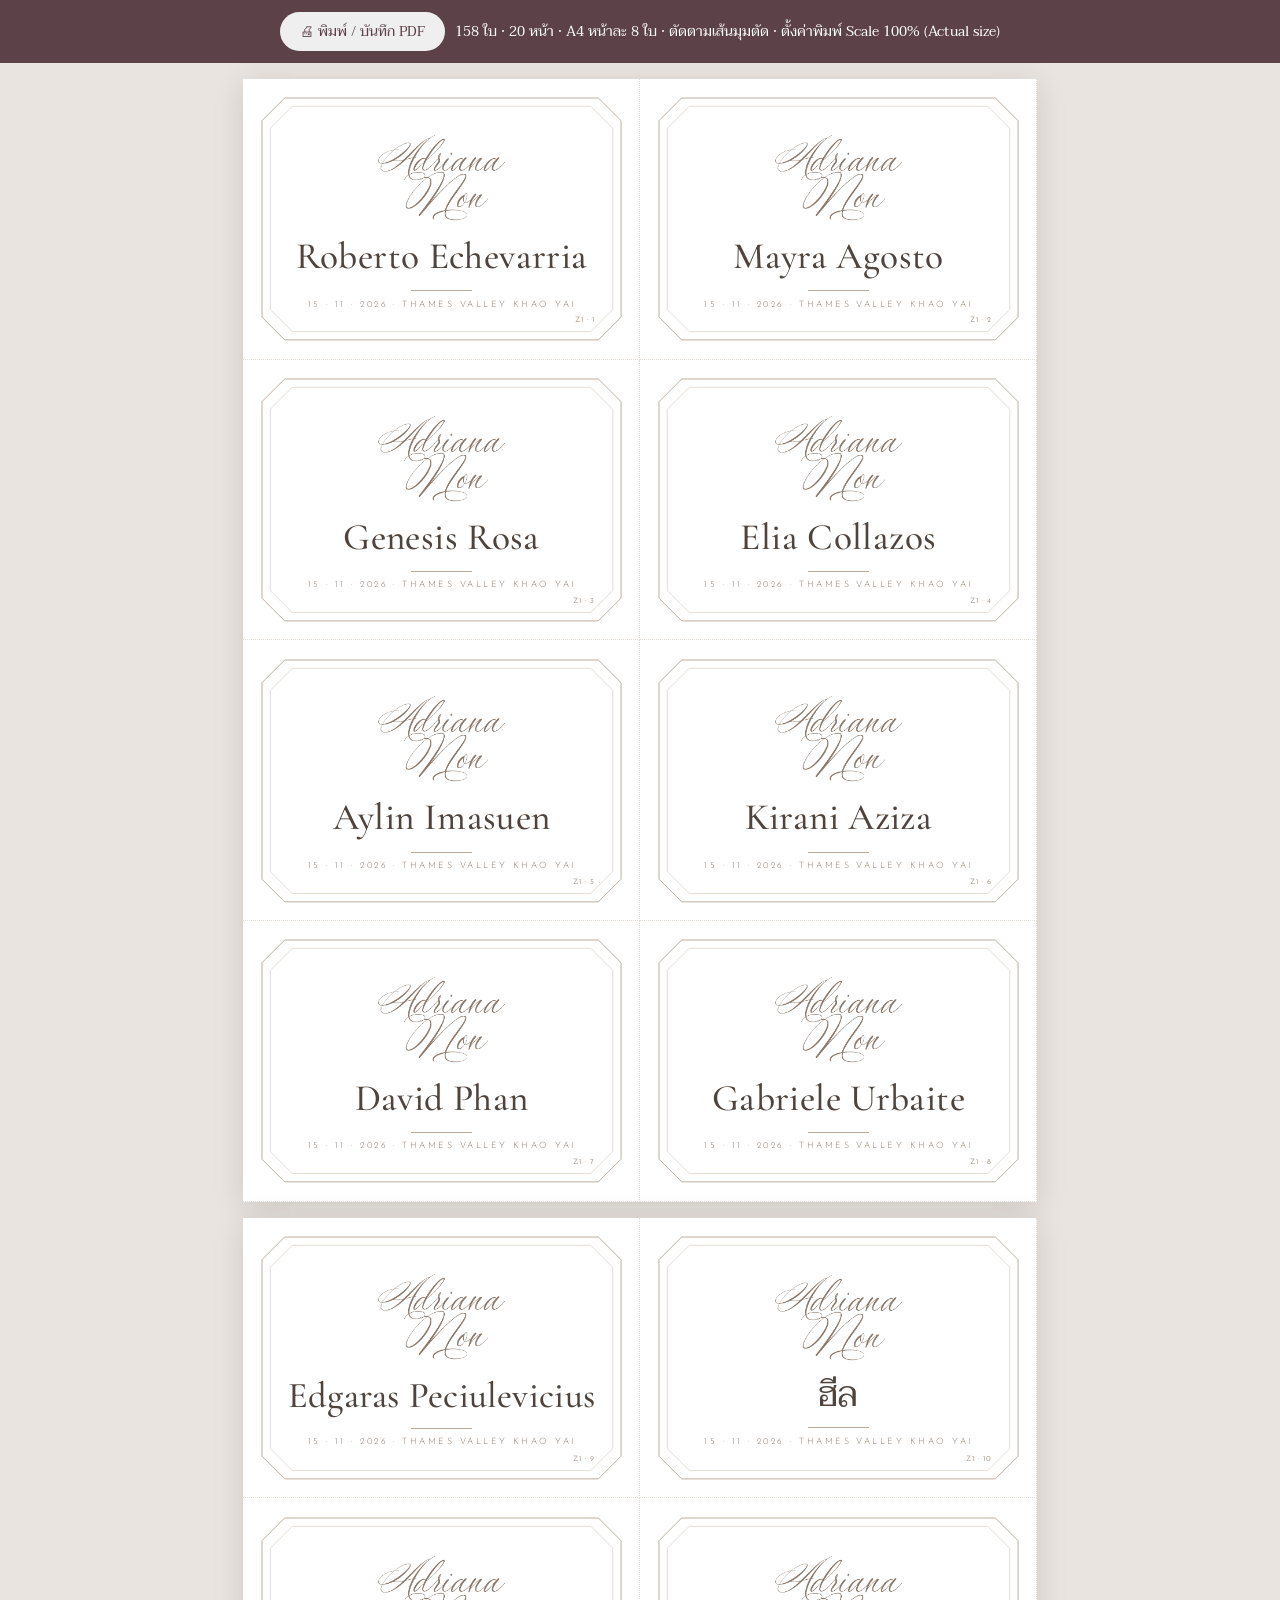
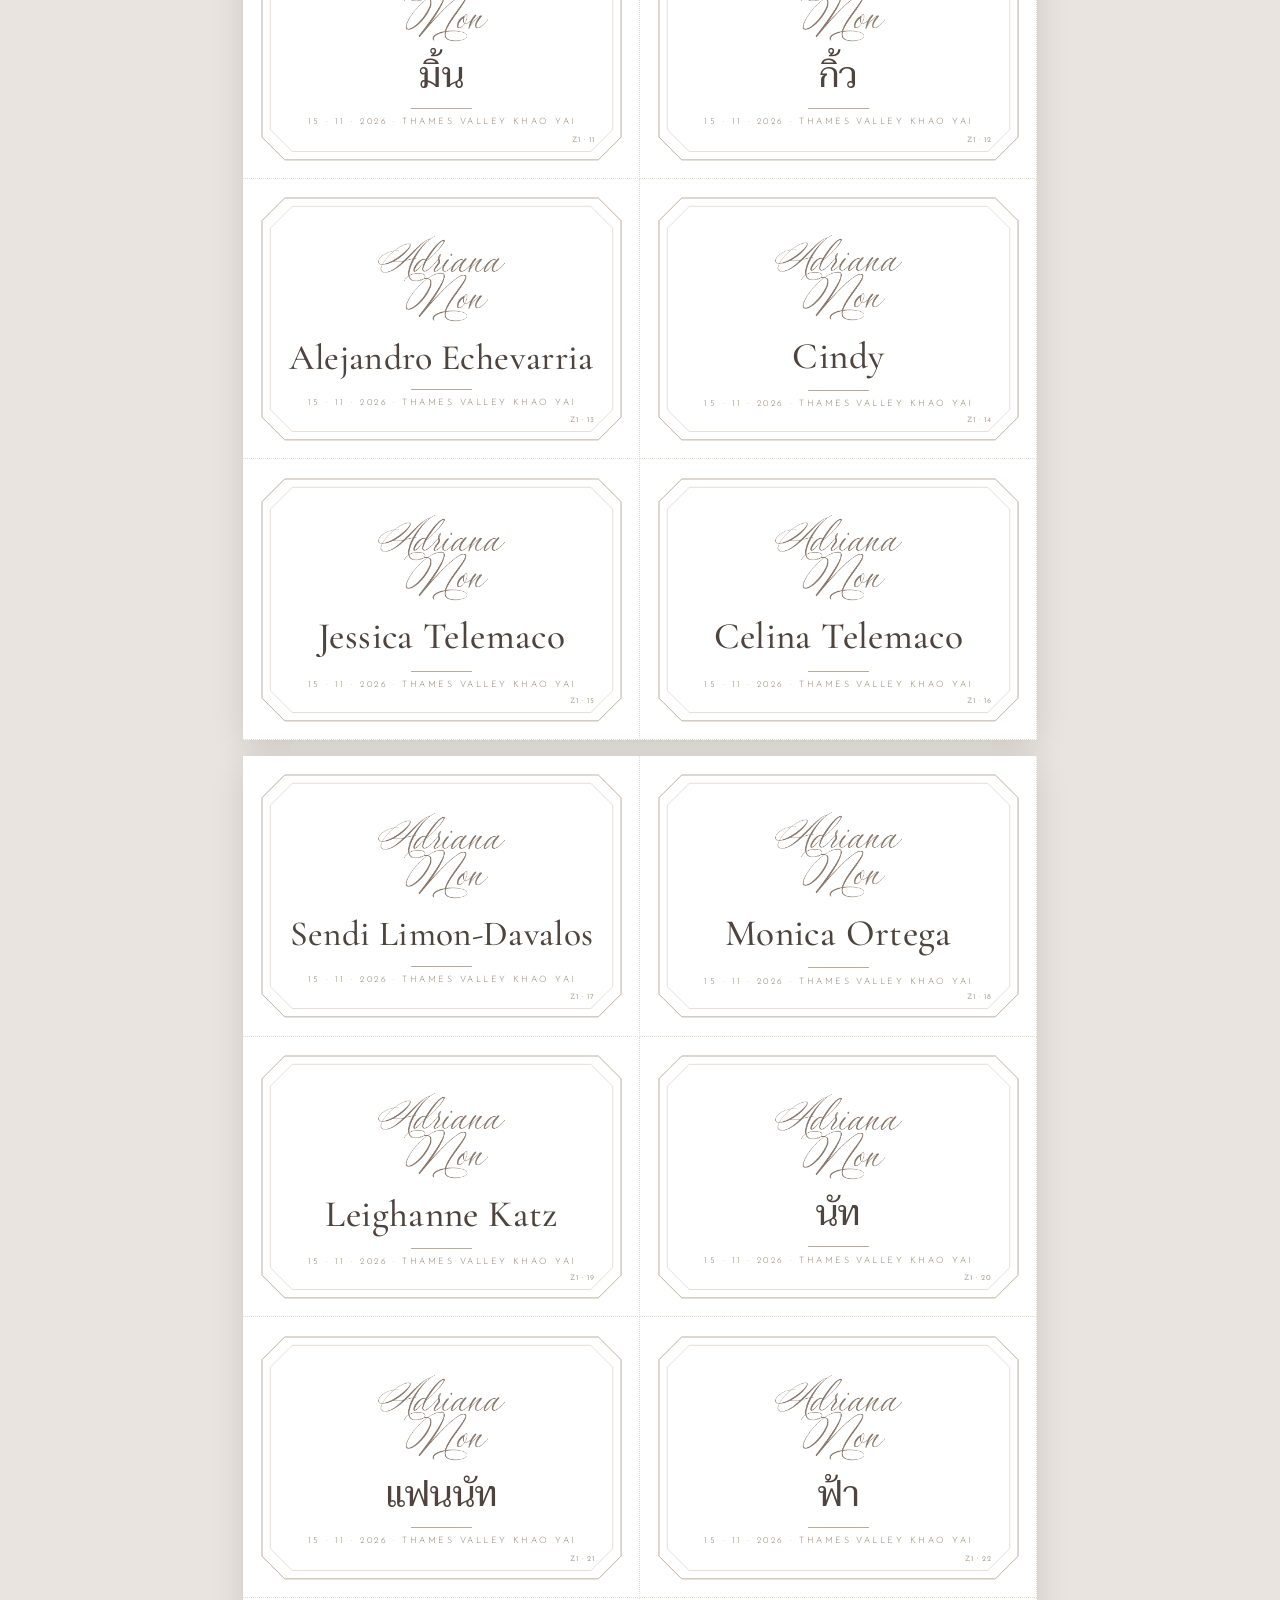
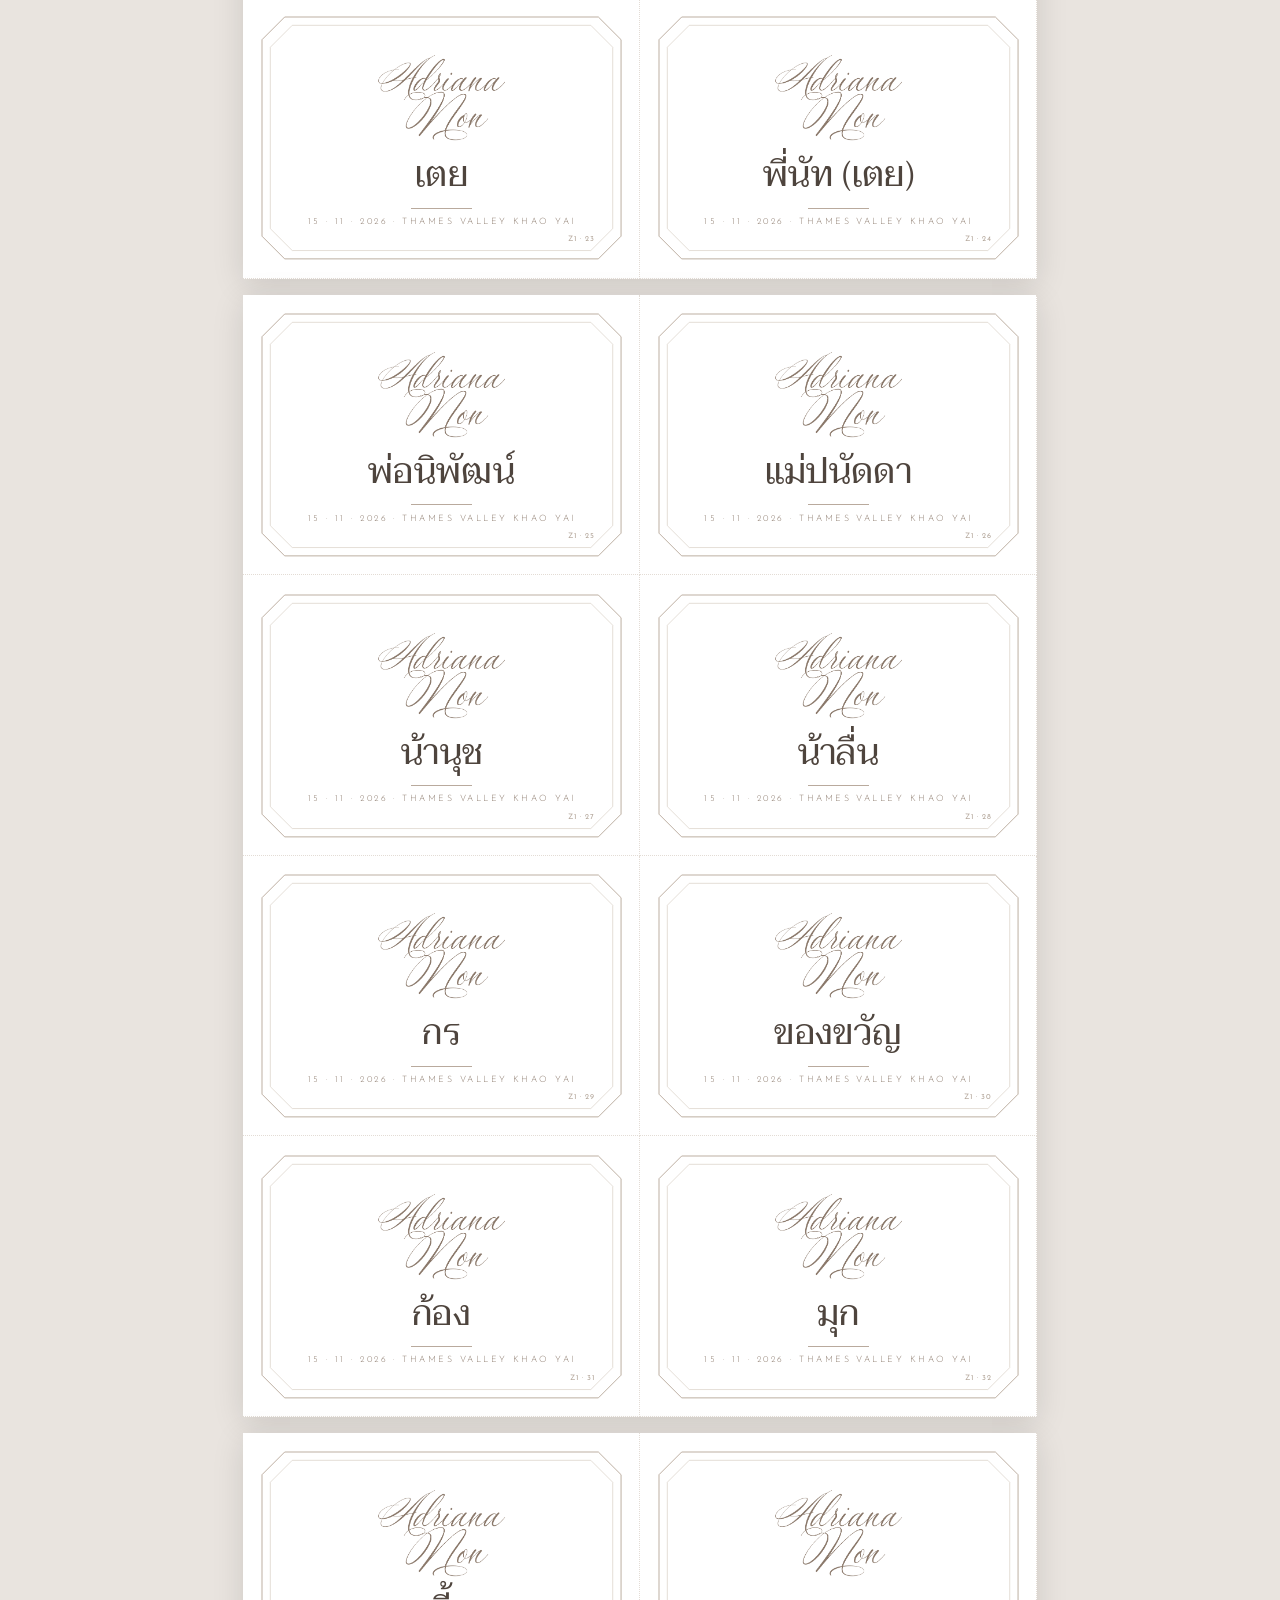
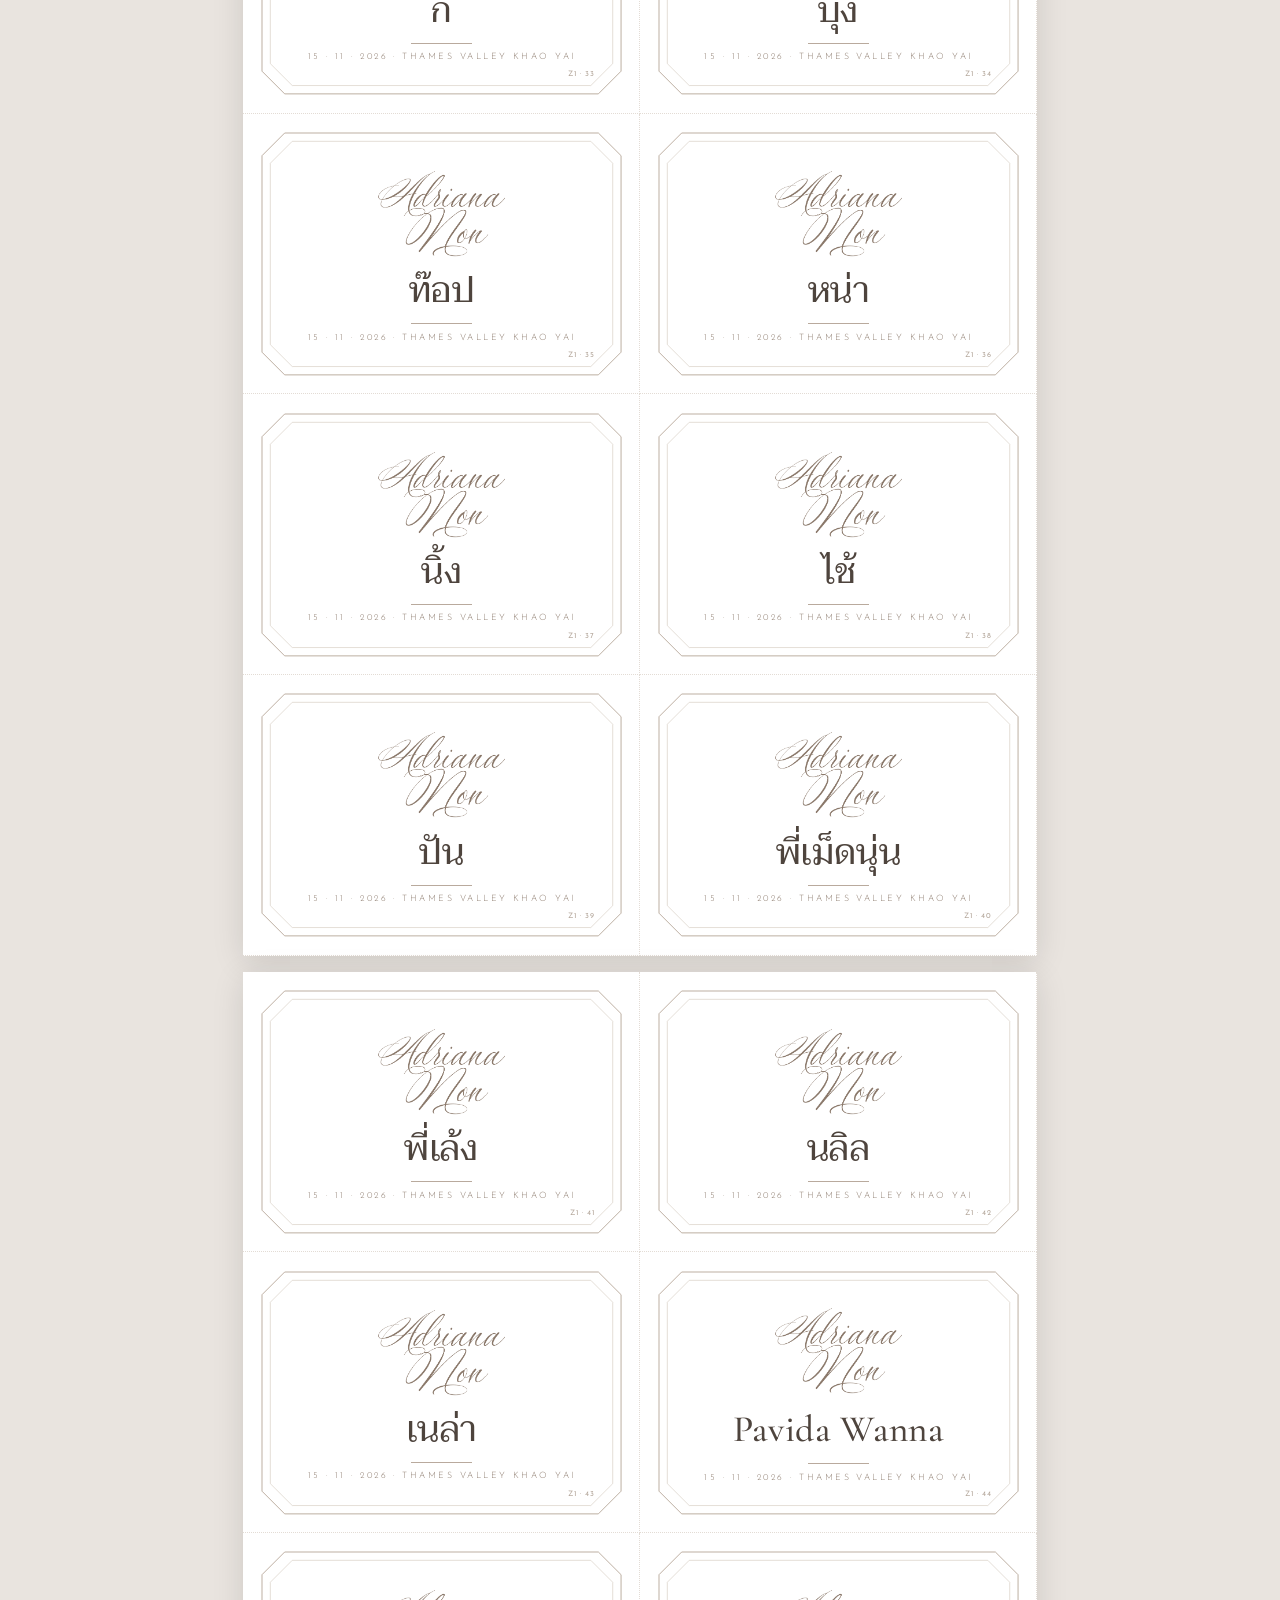
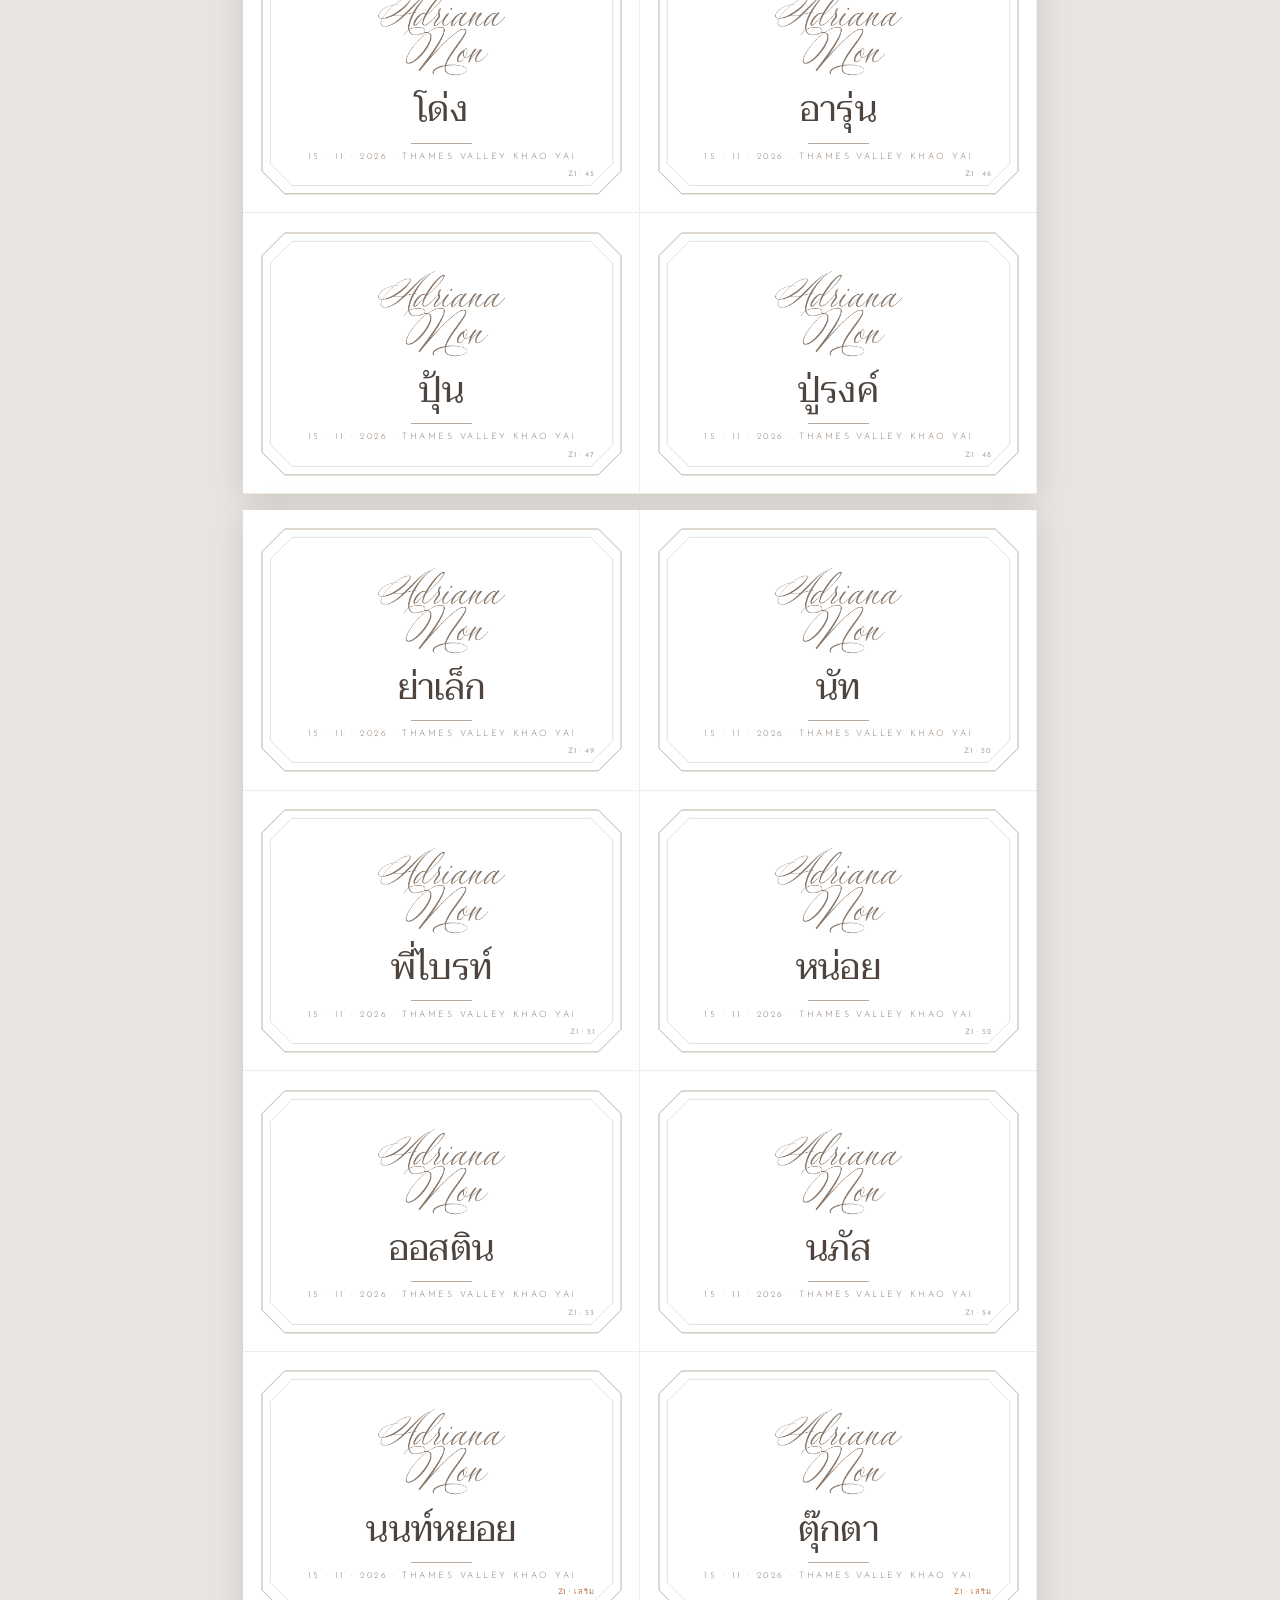
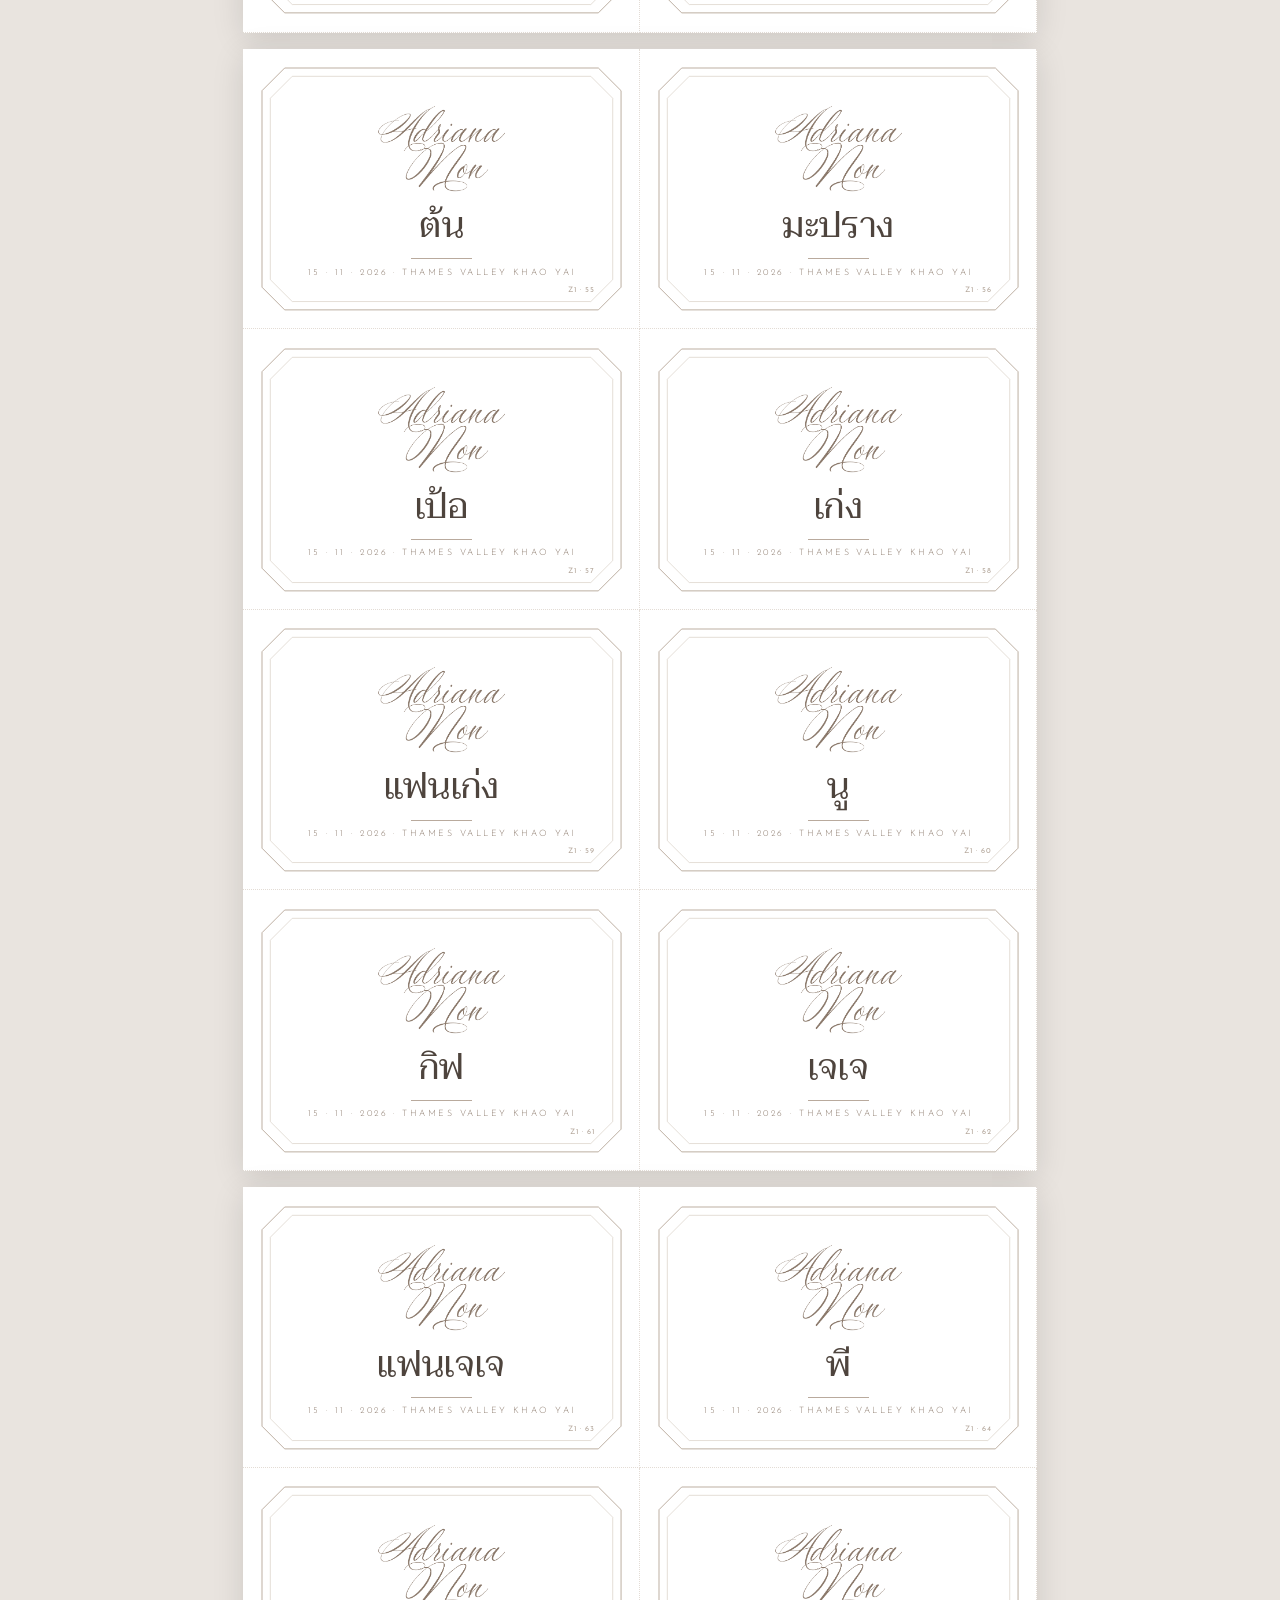
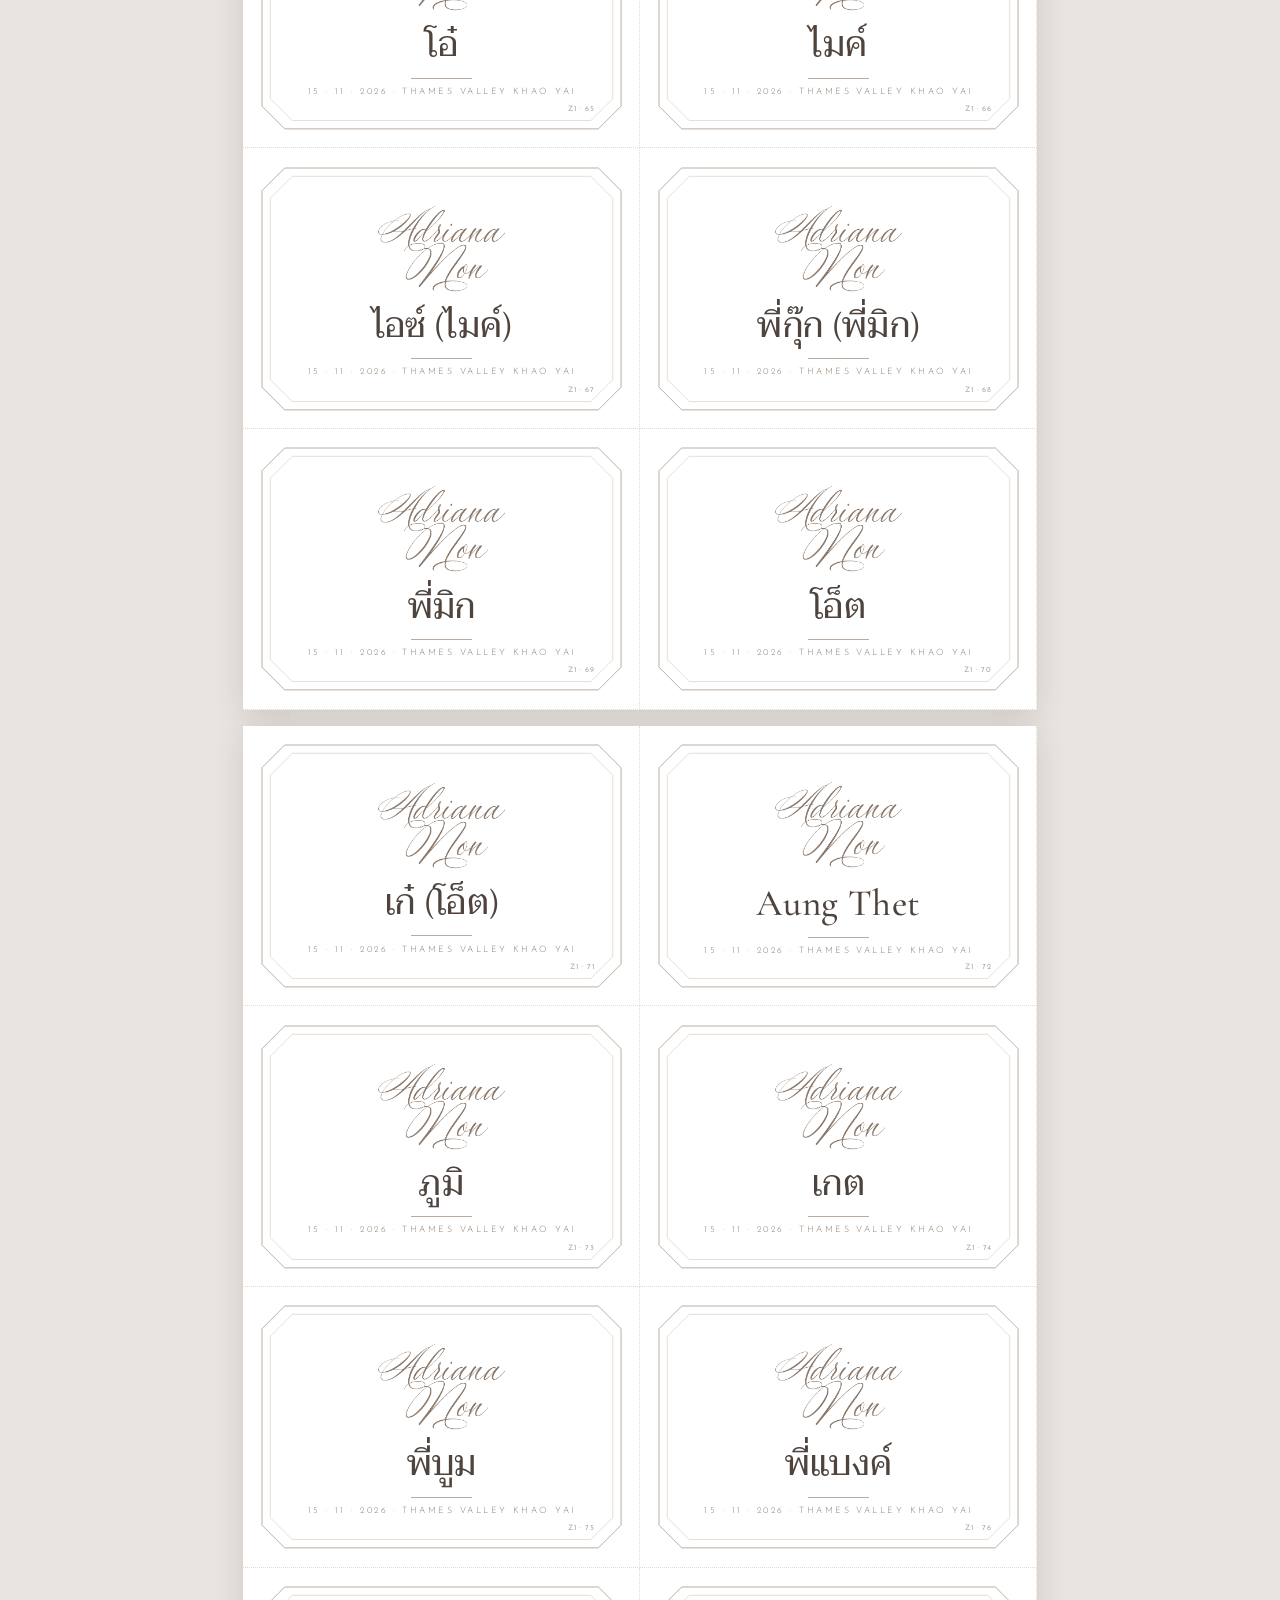
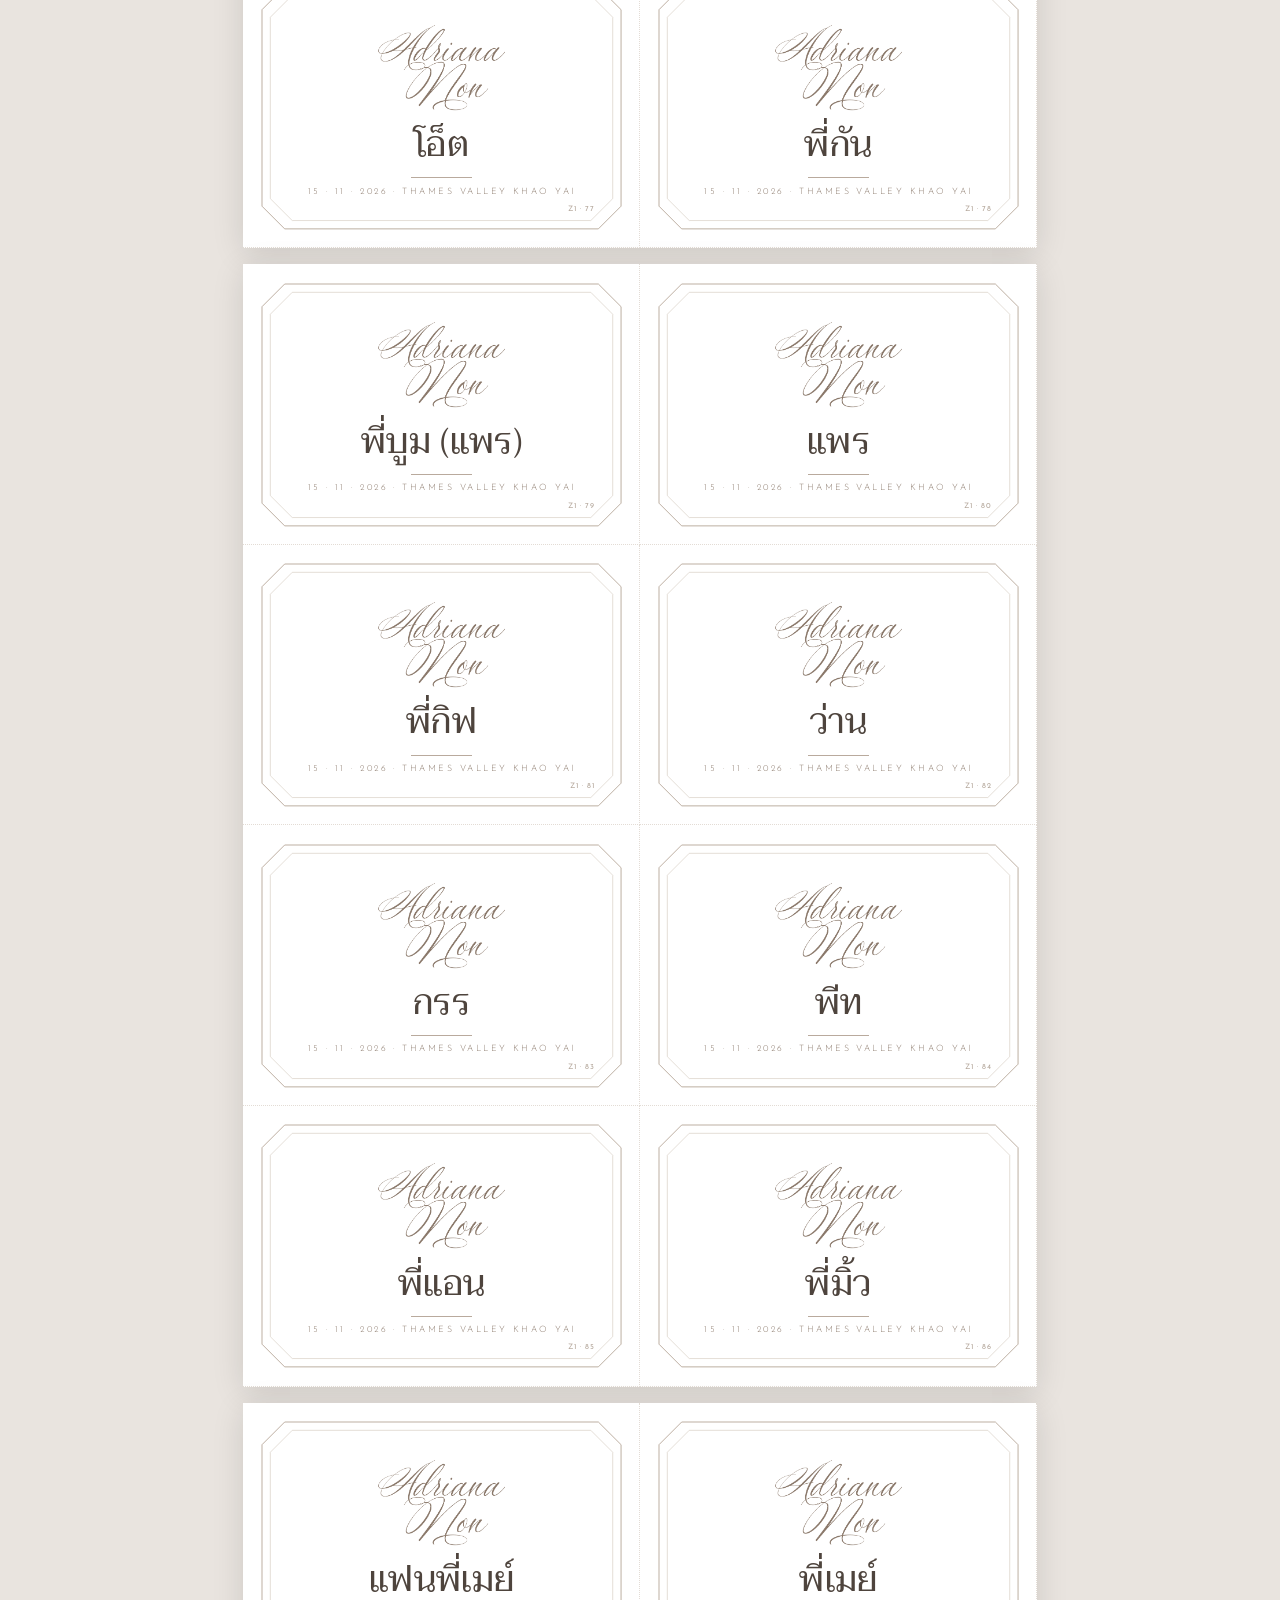
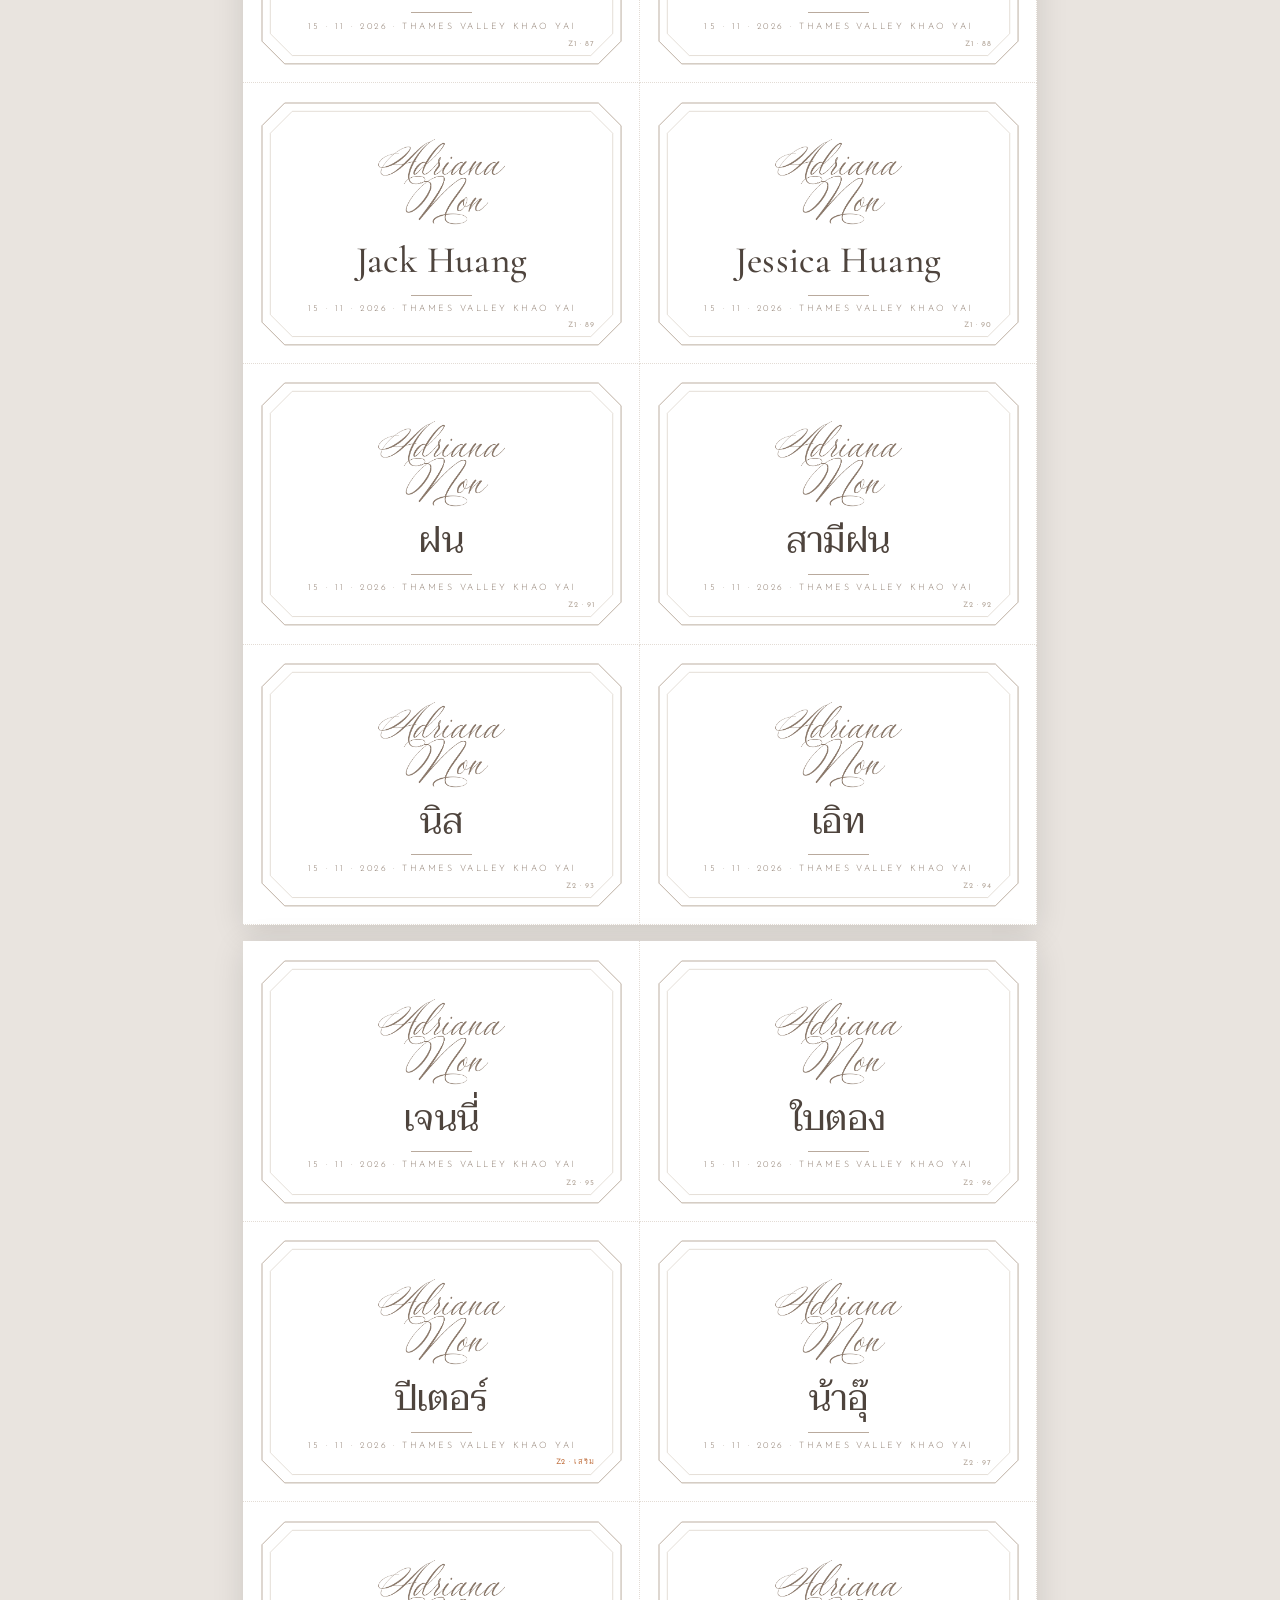
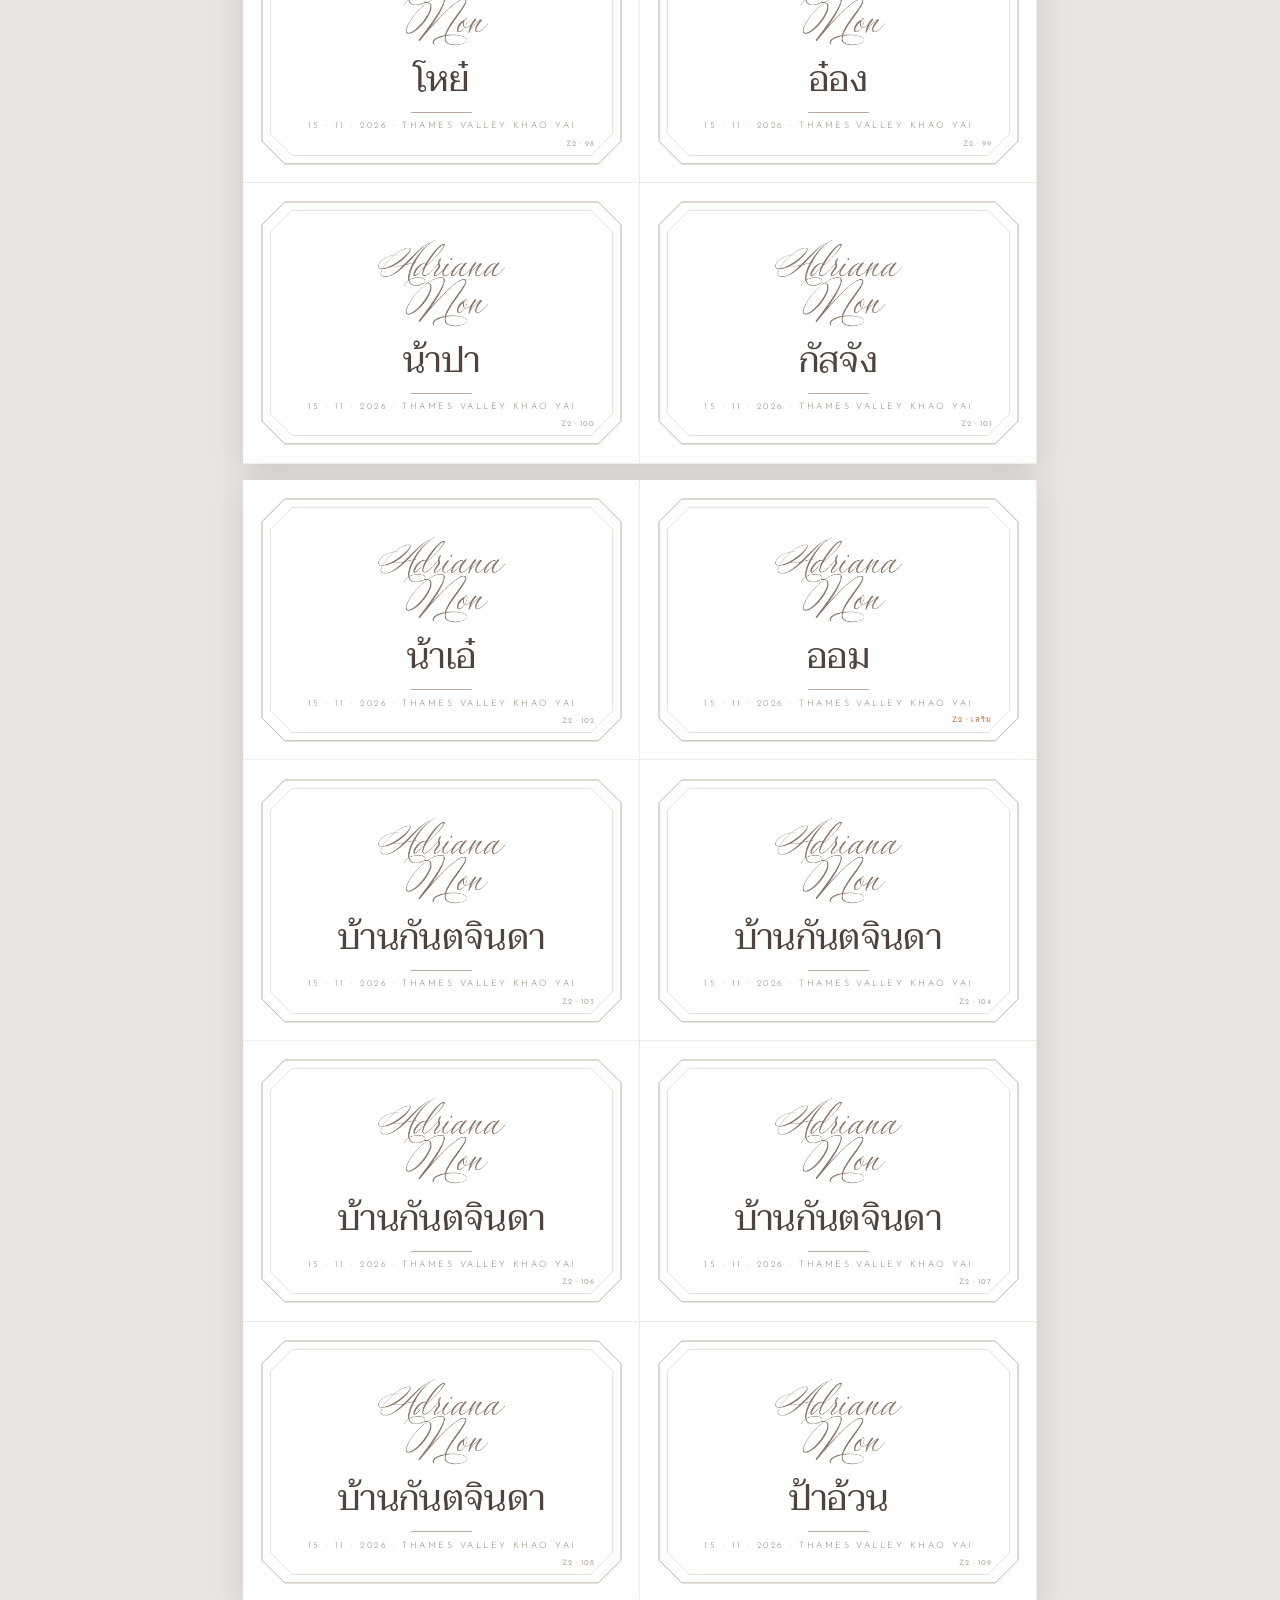
==== name-cards.html @ 104cea11 "Add printable plate name cards with couple logo Co-Authored-By: Claude Opus 5.5 <noreply@anthropic.c" ====
<!DOCTYPE html>
<html lang="th">
<head>
<meta charset="utf-8">
<meta name="viewport" content="width=device-width, initial-scale=1">
<meta name="robots" content="noindex">
<title>Name cards · Adriana &amp; Non · Mahassajan</title>
<link rel="preconnect" href="https://fonts.googleapis.com">
<link rel="preconnect" href="https://fonts.gstatic.com" crossorigin>
<link href="https://fonts.googleapis.com/css2?family=Cormorant+Garamond:ital,wght@0,400;0,500;1,400&family=Taviraj:wght@300;400&family=Josefin+Sans:wght@300;400&display=swap" rel="stylesheet">
<style>
:root{--taupe:#8A786A;--ink:#4E443D;--line:#B9AA9D}
*{box-sizing:border-box;margin:0;padding:0}
body{background:#E9E4DF;font-family:'Cormorant Garamond','Taviraj',serif;color:var(--ink);-webkit-print-color-adjust:exact;print-color-adjust:exact}
@page{size:A4 portrait;margin:0}
.bar{position:sticky;top:0;z-index:3;background:#5C4148;color:#fff;text-align:center;padding:12px;font-family:'Taviraj',serif;font-size:14px}
.bar button{font-family:'Taviraj';font-size:14px;border:0;border-radius:999px;padding:8px 20px;margin-right:10px;cursor:pointer;color:#5C4148}
.page{width:210mm;height:297mm;margin:16px auto;background:#fff;display:grid;grid-template-columns:105mm 105mm;grid-template-rows:repeat(4,74.25mm);position:relative;box-shadow:0 6px 30px rgba(0,0,0,.12)}
@media print{body{background:#fff}.bar{display:none}.page{margin:0;box-shadow:none;break-after:page}.page:last-child{break-after:auto}}
.cell{position:relative;display:flex;align-items:center;justify-content:center}
/* faint cell guides at the page grid */
.cell::after{content:"";position:absolute;inset:0;border-right:.2mm dotted #E3DCD5;border-bottom:.2mm dotted #E3DCD5;pointer-events:none}
.card{position:relative;width:95mm;height:64mm;display:flex;flex-direction:column;align-items:center;justify-content:center;text-align:center;padding:5mm 6mm 4mm}
.card svg.cut{position:absolute;inset:0;width:100%;height:100%;overflow:visible}
.card .cut .o{fill:none;stroke:var(--line);stroke-width:.25}
.card .cut .i{fill:none;stroke:#D8CEC5;stroke-width:.18}
.logo{width:34mm;position:relative}
.name{position:relative;margin-top:4mm;font-size:28pt;line-height:1.15;font-weight:500;color:var(--ink);white-space:nowrap;letter-spacing:.01em}
.name.th{font-family:"Taviraj",serif;font-weight:400;font-size:26pt}
.rule{position:relative;width:16mm;height:.25mm;background:var(--line);margin-top:3mm}
.meta{position:relative;margin-top:2.2mm;font-family:'Josefin Sans',sans-serif;font-weight:300;font-size:6.6pt;letter-spacing:.28em;color:var(--taupe);text-transform:uppercase}
.seat{position:absolute;right:7mm;bottom:4.2mm;font-family:'Josefin Sans',sans-serif;font-size:5.6pt;letter-spacing:.12em;color:#B4A79B}
.seat.x{color:#C0703F}
</style>
</head>
<body>
<div class="bar"><button onclick="window.print()">🖨 พิมพ์ / บันทึก PDF</button><span id="info"></span> · A4 หน้าละ 8 ใบ · ตัดตามเส้นมุมตัด · ตั้งค่าพิมพ์ Scale 100% (Actual size)</div>
<div id="pages"></div>
<script src="data.js"></script>
<script>
const D = window.SEAT_DATA;
const T = Object.fromEntries(D.tables.map(t=>[t.id,t]));
const esc=s=>String(s).replace(/[&<>"]/g,c=>({'&':'&amp;','<':'&lt;','>':'&gt;','"':'&quot;'}[c]));
/* one card per seat (family groups get one card per chair) + extra chairs pending the hotel; ceremony-only names have no dinner plate */
const cards=[];
D.guests.forEach(g=>{
  if(!g.table) return;
  if(g.seats.length) g.seats.forEach(s=>cards.push({name:g.name,zone:T[g.table].zone,seat:s,key:s}));
  else cards.push({name:g.name,zone:T[g.table].zone,seat:null,key:Math.max(...T[g.table].left,...T[g.table].right)+0.5,extra:true});
});
cards.sort((a,b)=>a.key-b.key);
document.getElementById('info').textContent=`${cards.length} ใบ · ${Math.ceil(cards.length/8)} หน้า`;
const isThai=s=>/[฀-๿]/.test(s);
const cut=`<svg class="cut" viewBox="0 0 95 64" preserveAspectRatio="none"><polygon class="o" points="6,0 89,0 95,6 95,58 89,64 6,64 0,58 0,6"/><polygon class="i" points="8,2.2 87,2.2 92.8,8 92.8,56 87,61.8 8,61.8 2.2,56 2.2,8"/></svg>`;
const pages=document.getElementById('pages');
for(let i=0;i<cards.length;i+=8){
  const pg=document.createElement('section');pg.className='page';
  pg.innerHTML=cards.slice(i,i+8).map(c=>`<div class="cell"><div class="card">${cut}
    <img class="logo" src="img/couple-logo-taupe.png" alt="Adriana & Non">
    <div class="name${isThai(c.name)?' th':''}">${esc(c.name)}</div>
    <div class="rule"></div>
    <div class="meta">15 · 11 · 2026 · Thames Valley Khao Yai</div>
    <div class="seat${c.extra?' x':''}">${c.extra?'Z'+c.zone+' · เสริม':'Z'+c.zone+' · '+c.seat}</div>
  </div></div>`).join('');
  pages.appendChild(pg);
}
/* shrink long names to fit the card */
function fit(){document.querySelectorAll('.name').forEach(n=>{let fs=parseFloat(getComputedStyle(n).fontSize);const max=n.parentElement.clientWidth*0.86;while(n.scrollWidth>max&&fs>10){fs-=0.5;n.style.fontSize=fs+'px';}});}
(document.fonts?document.fonts.ready:Promise.resolve()).then(fit);
</script>
</body>
</html>
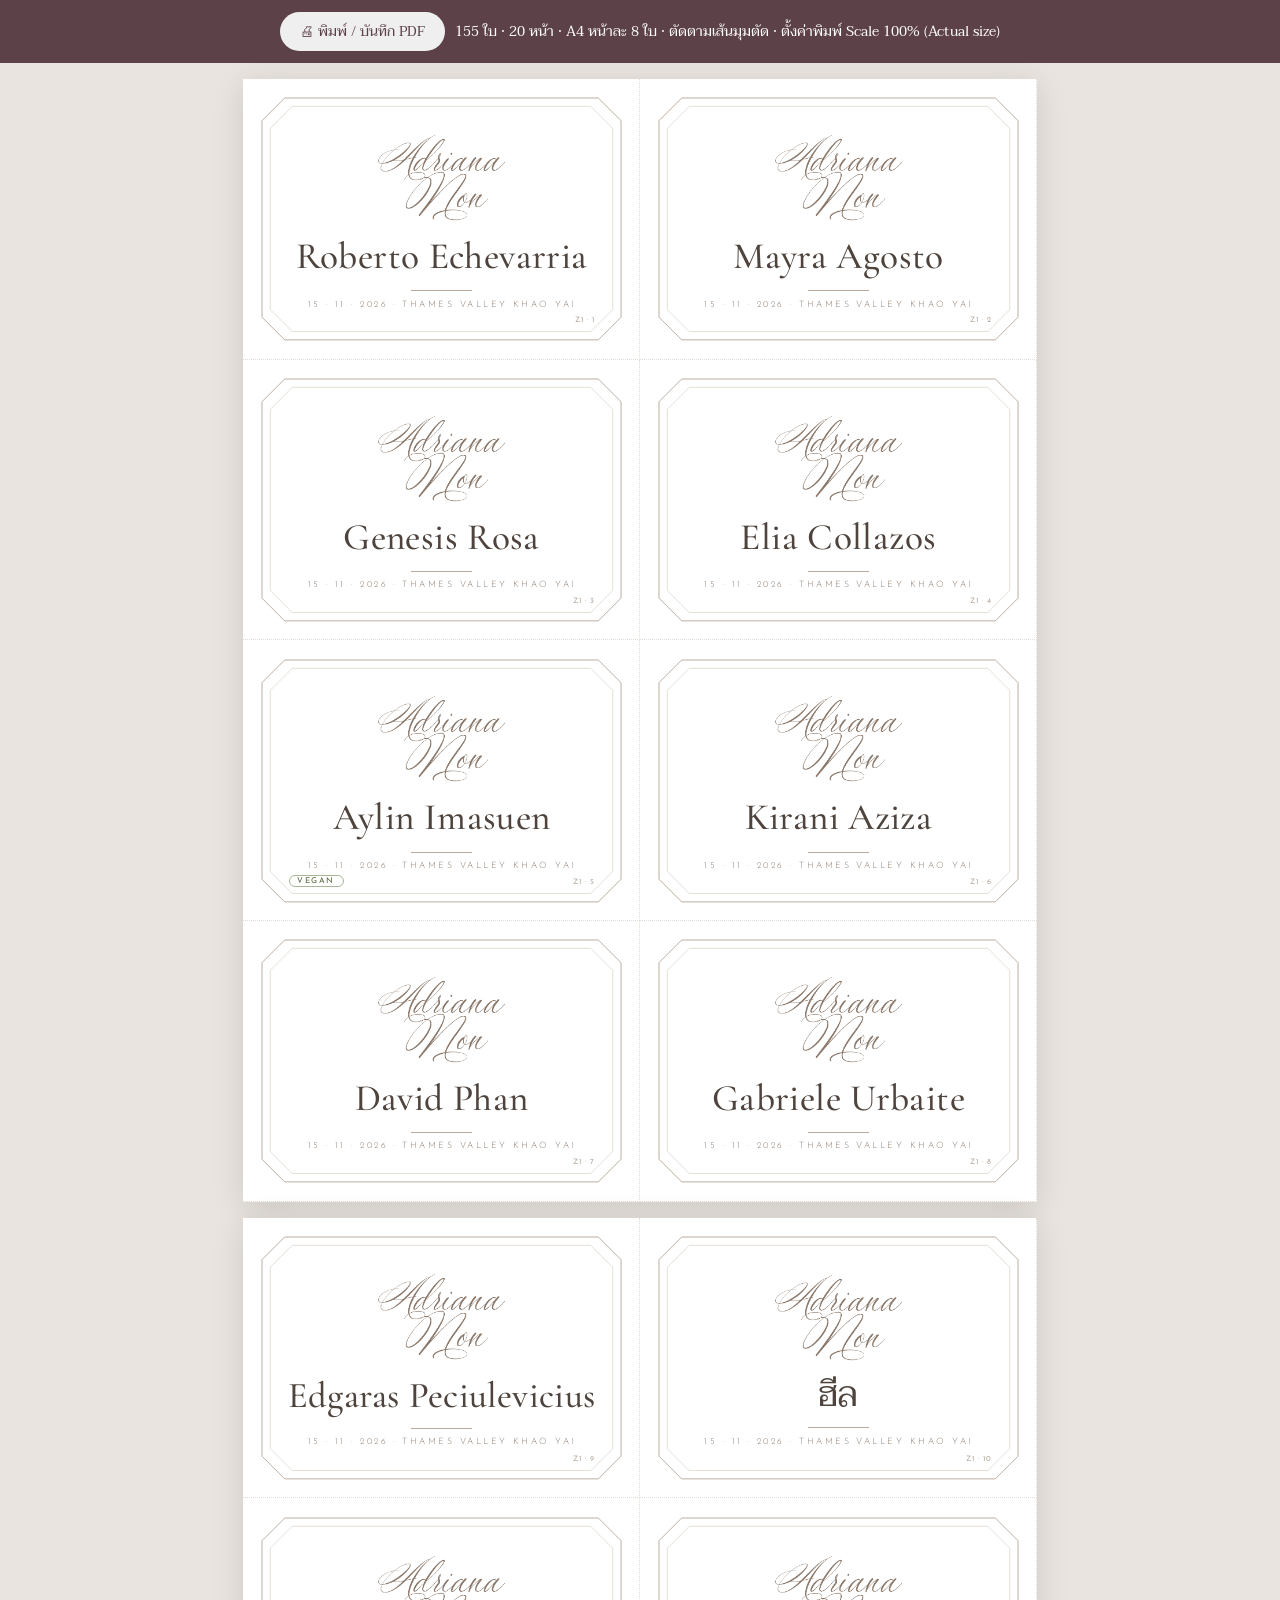
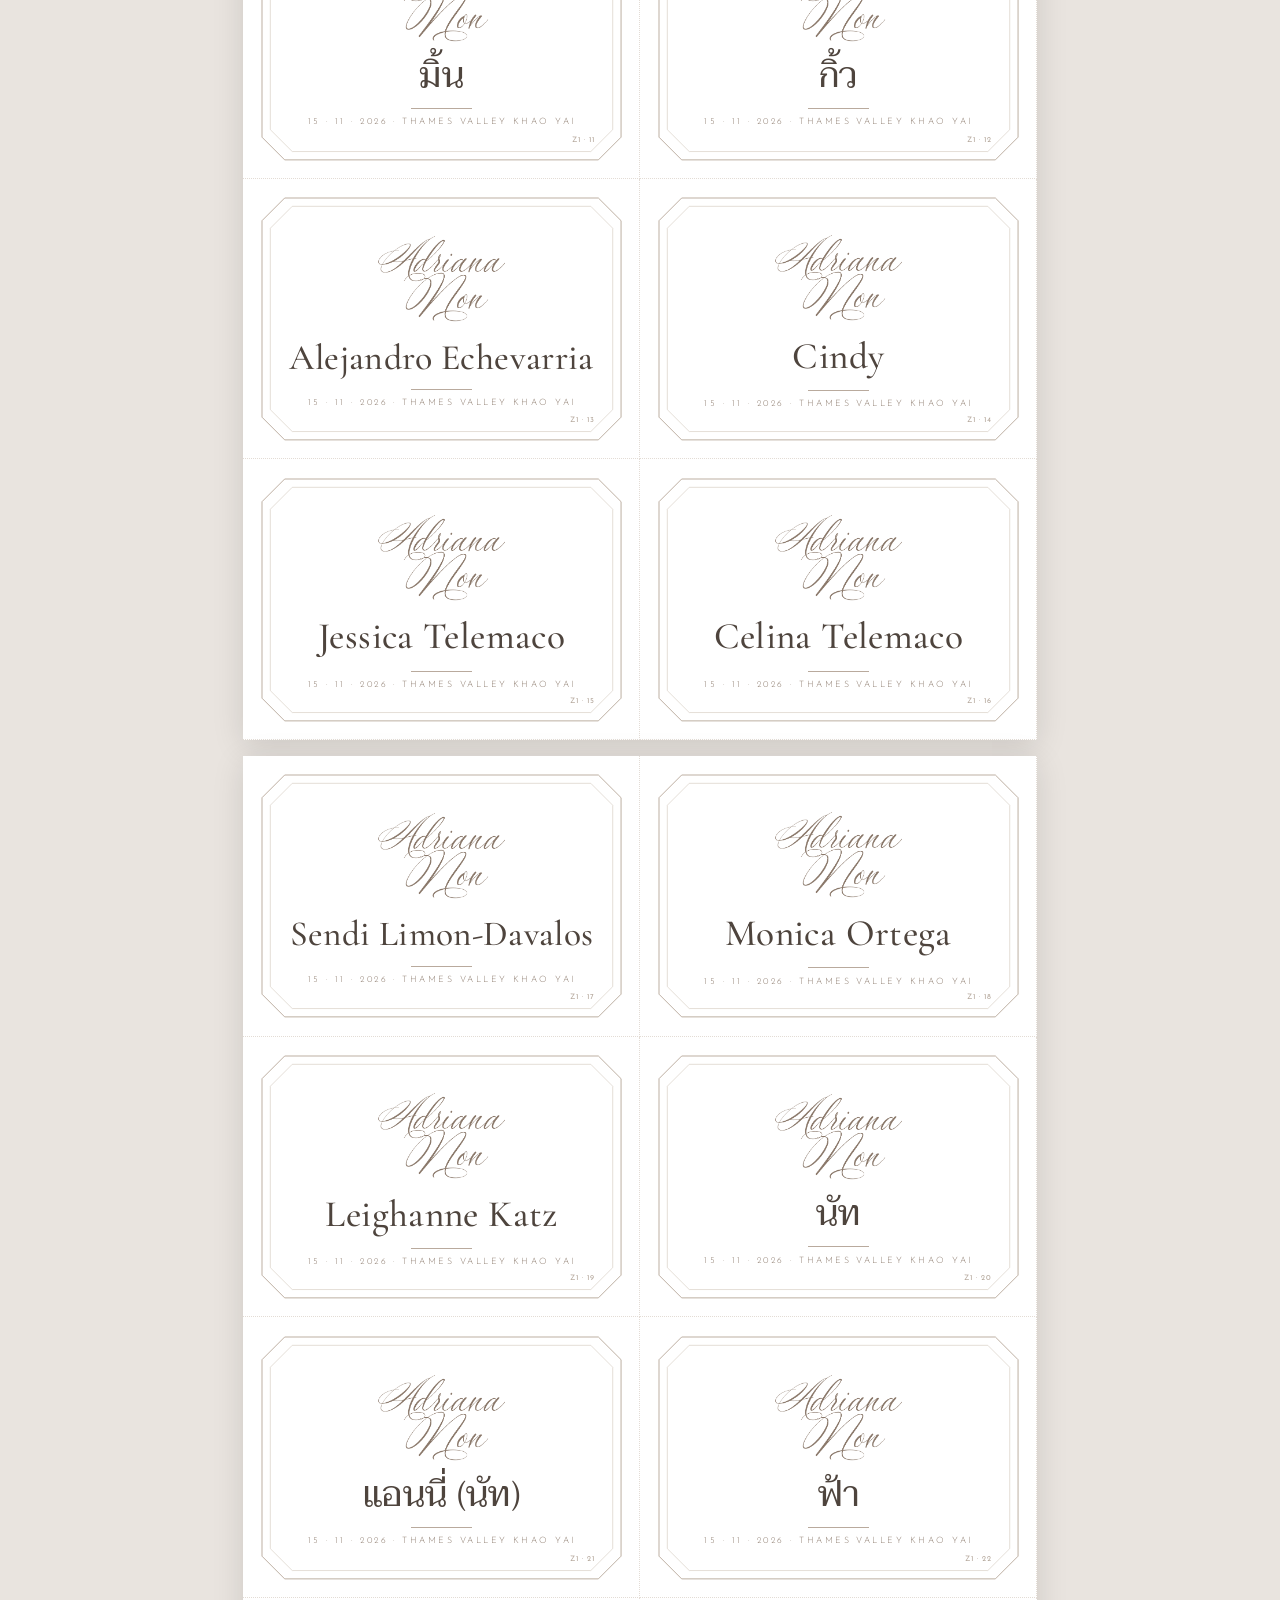
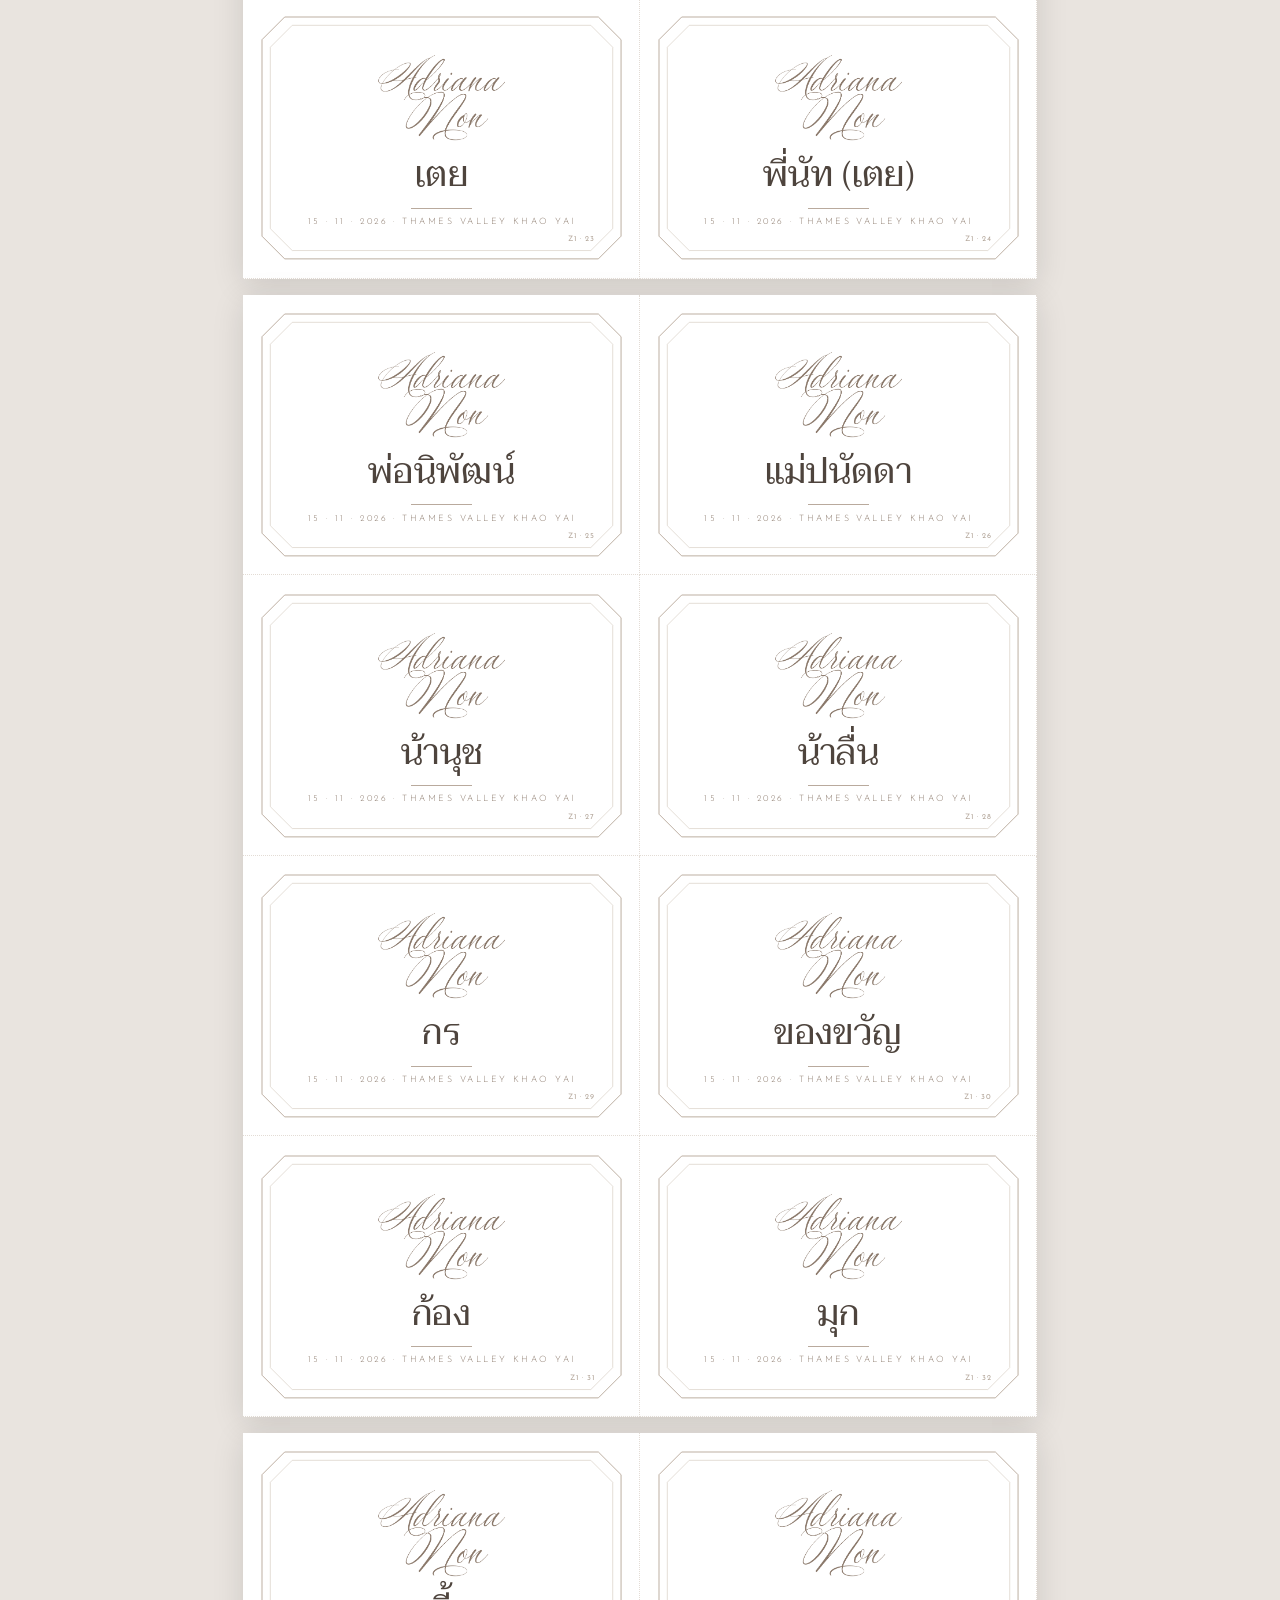
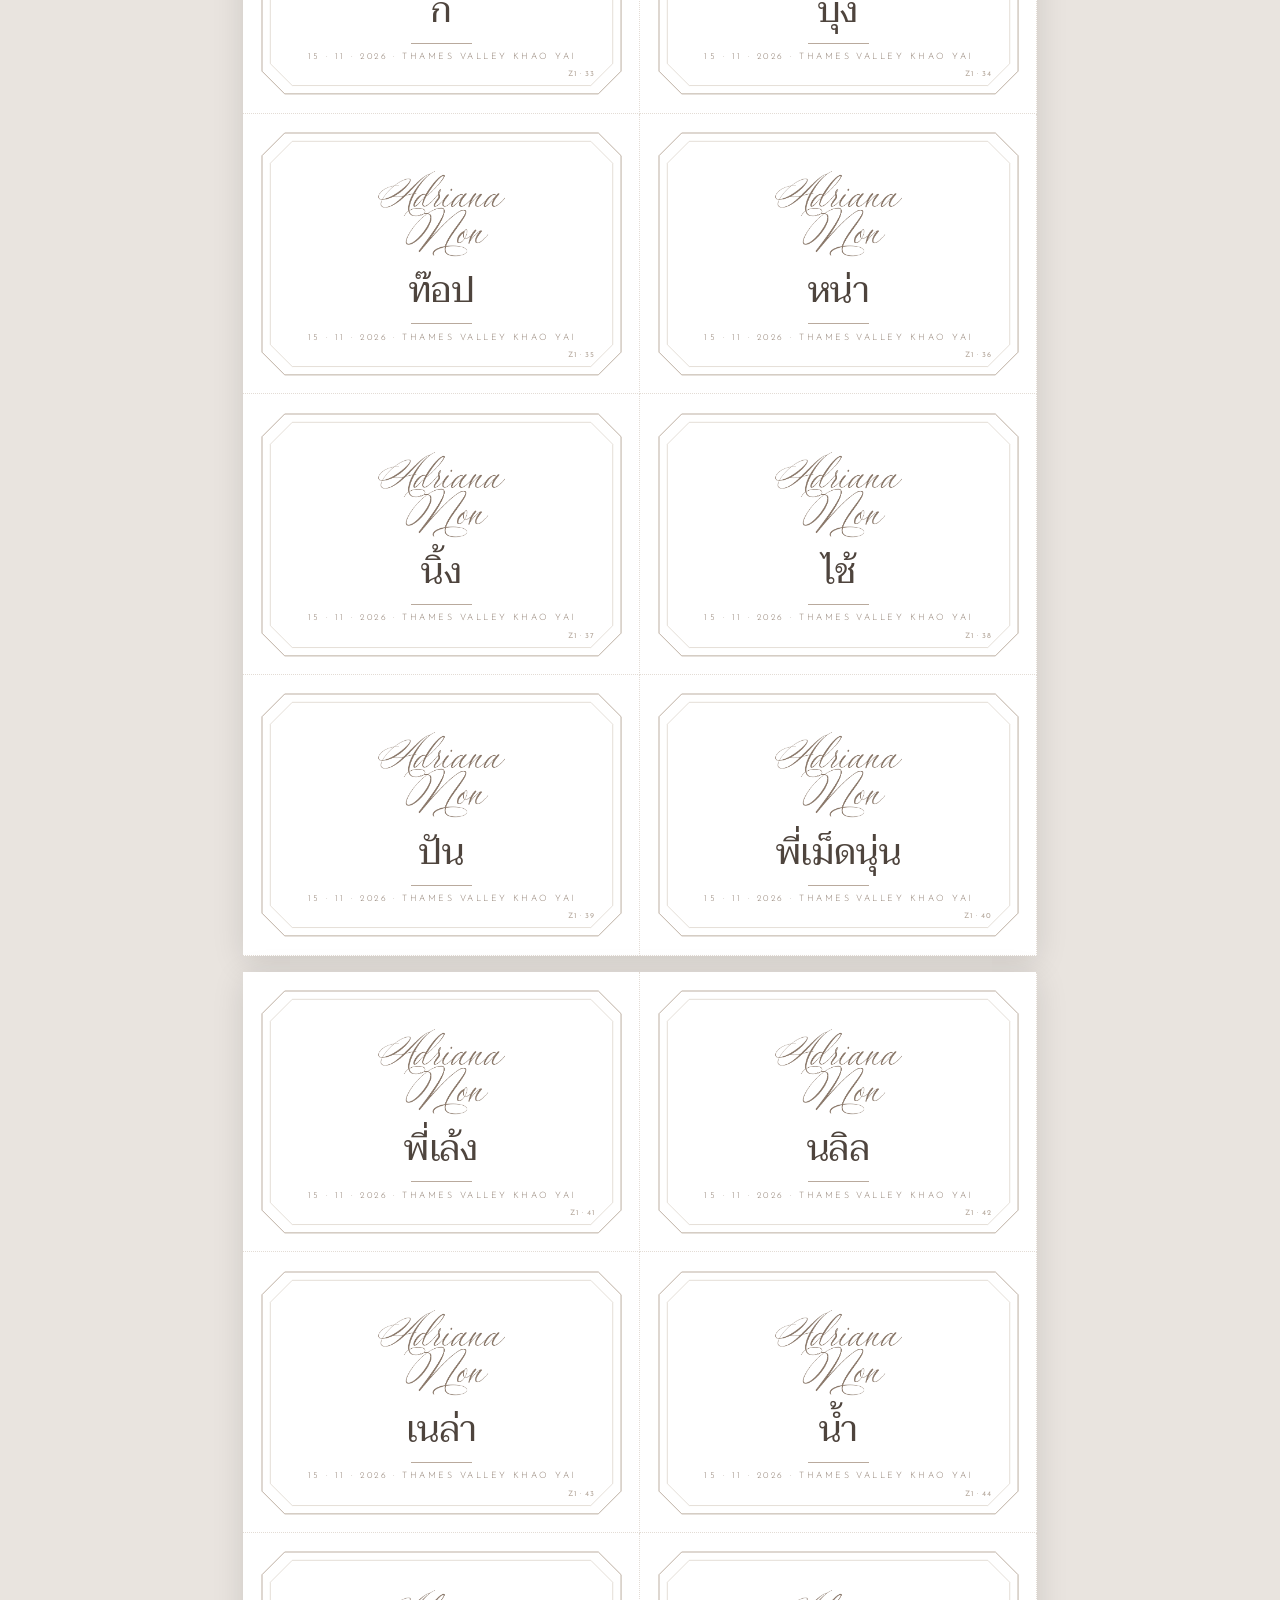
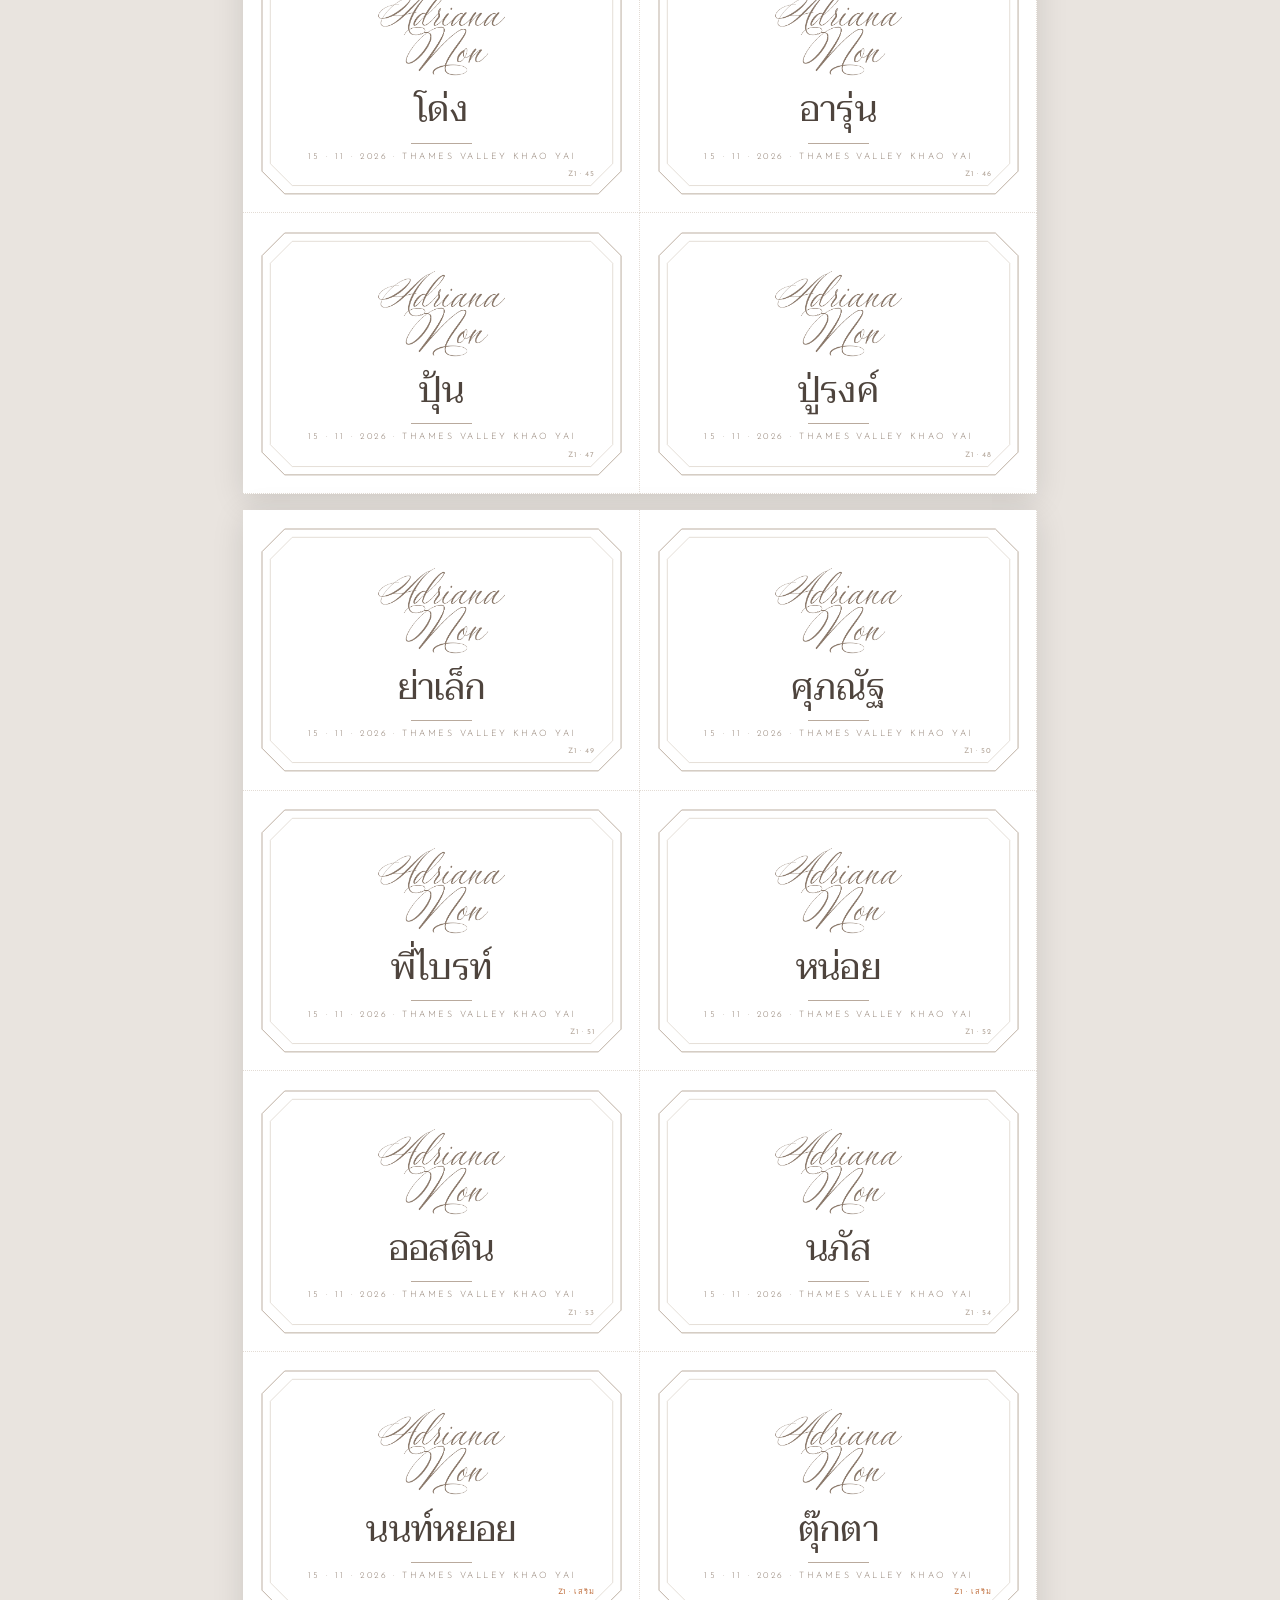
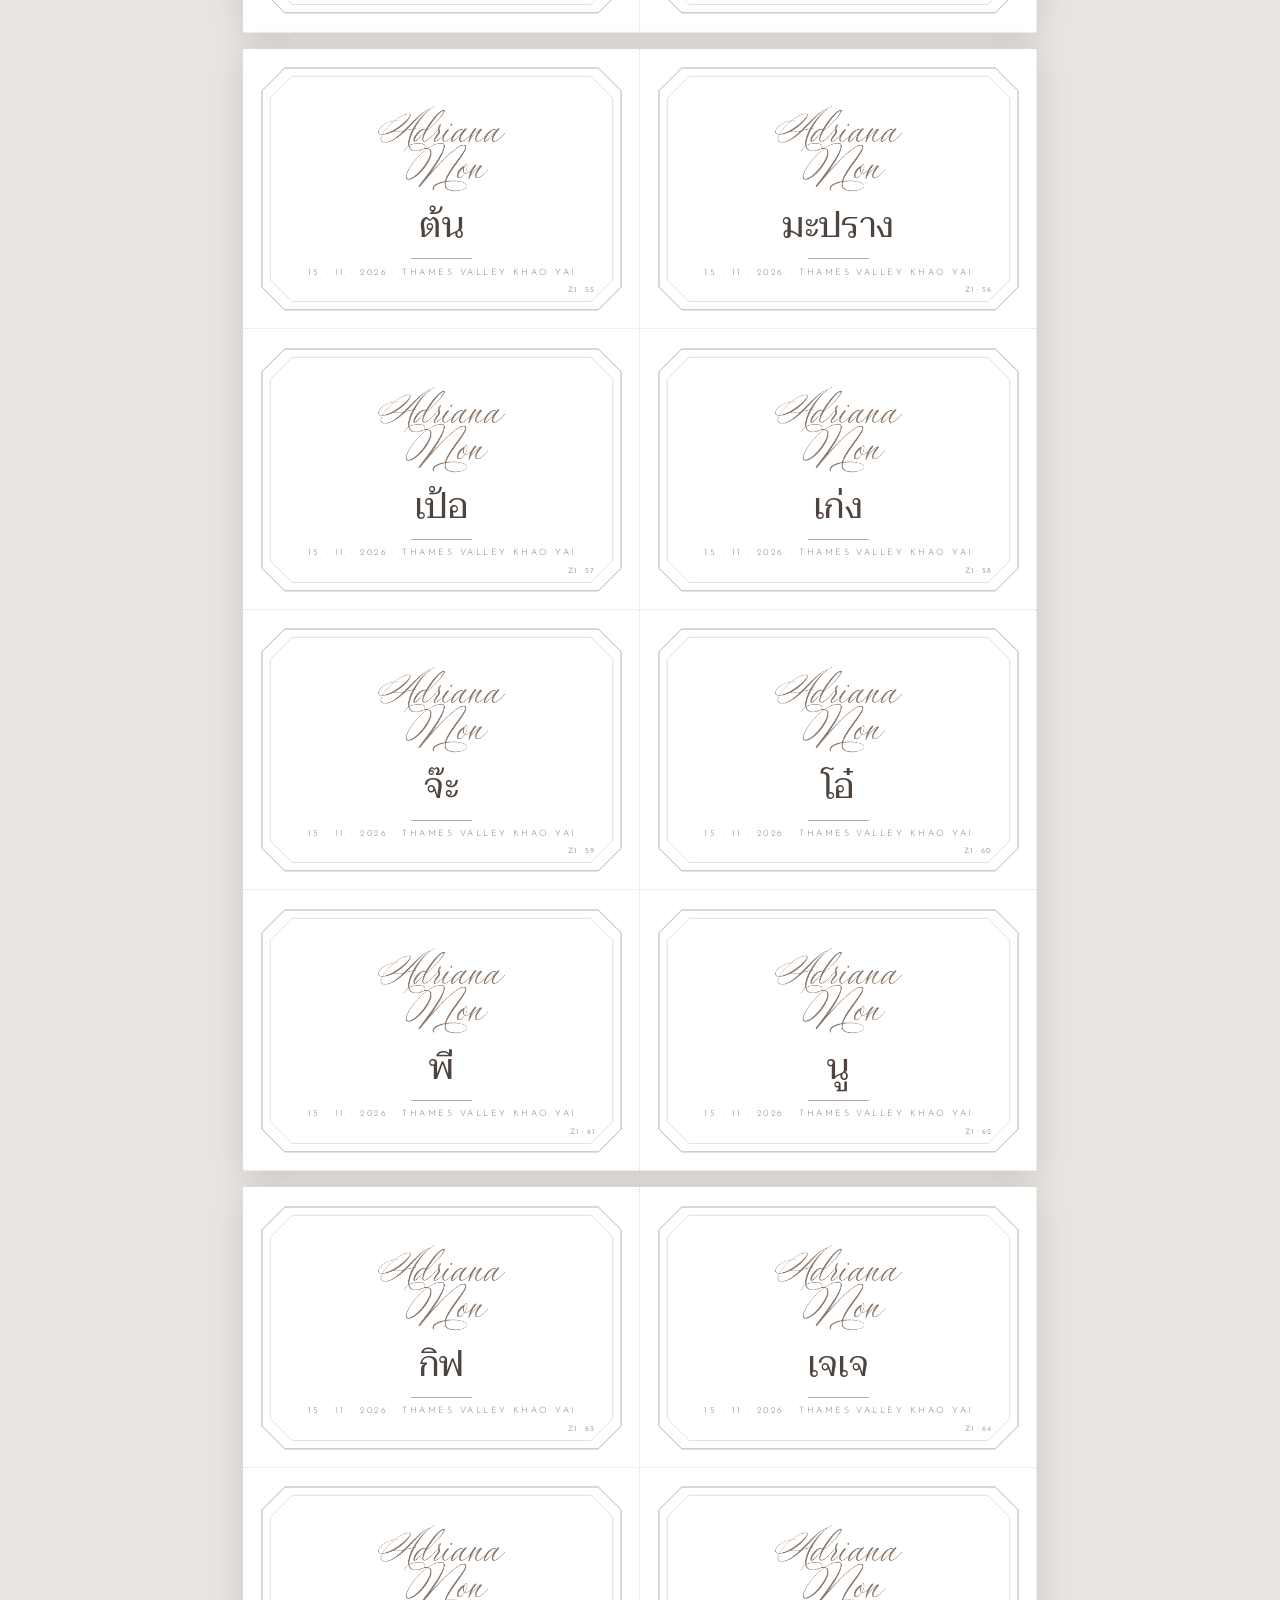
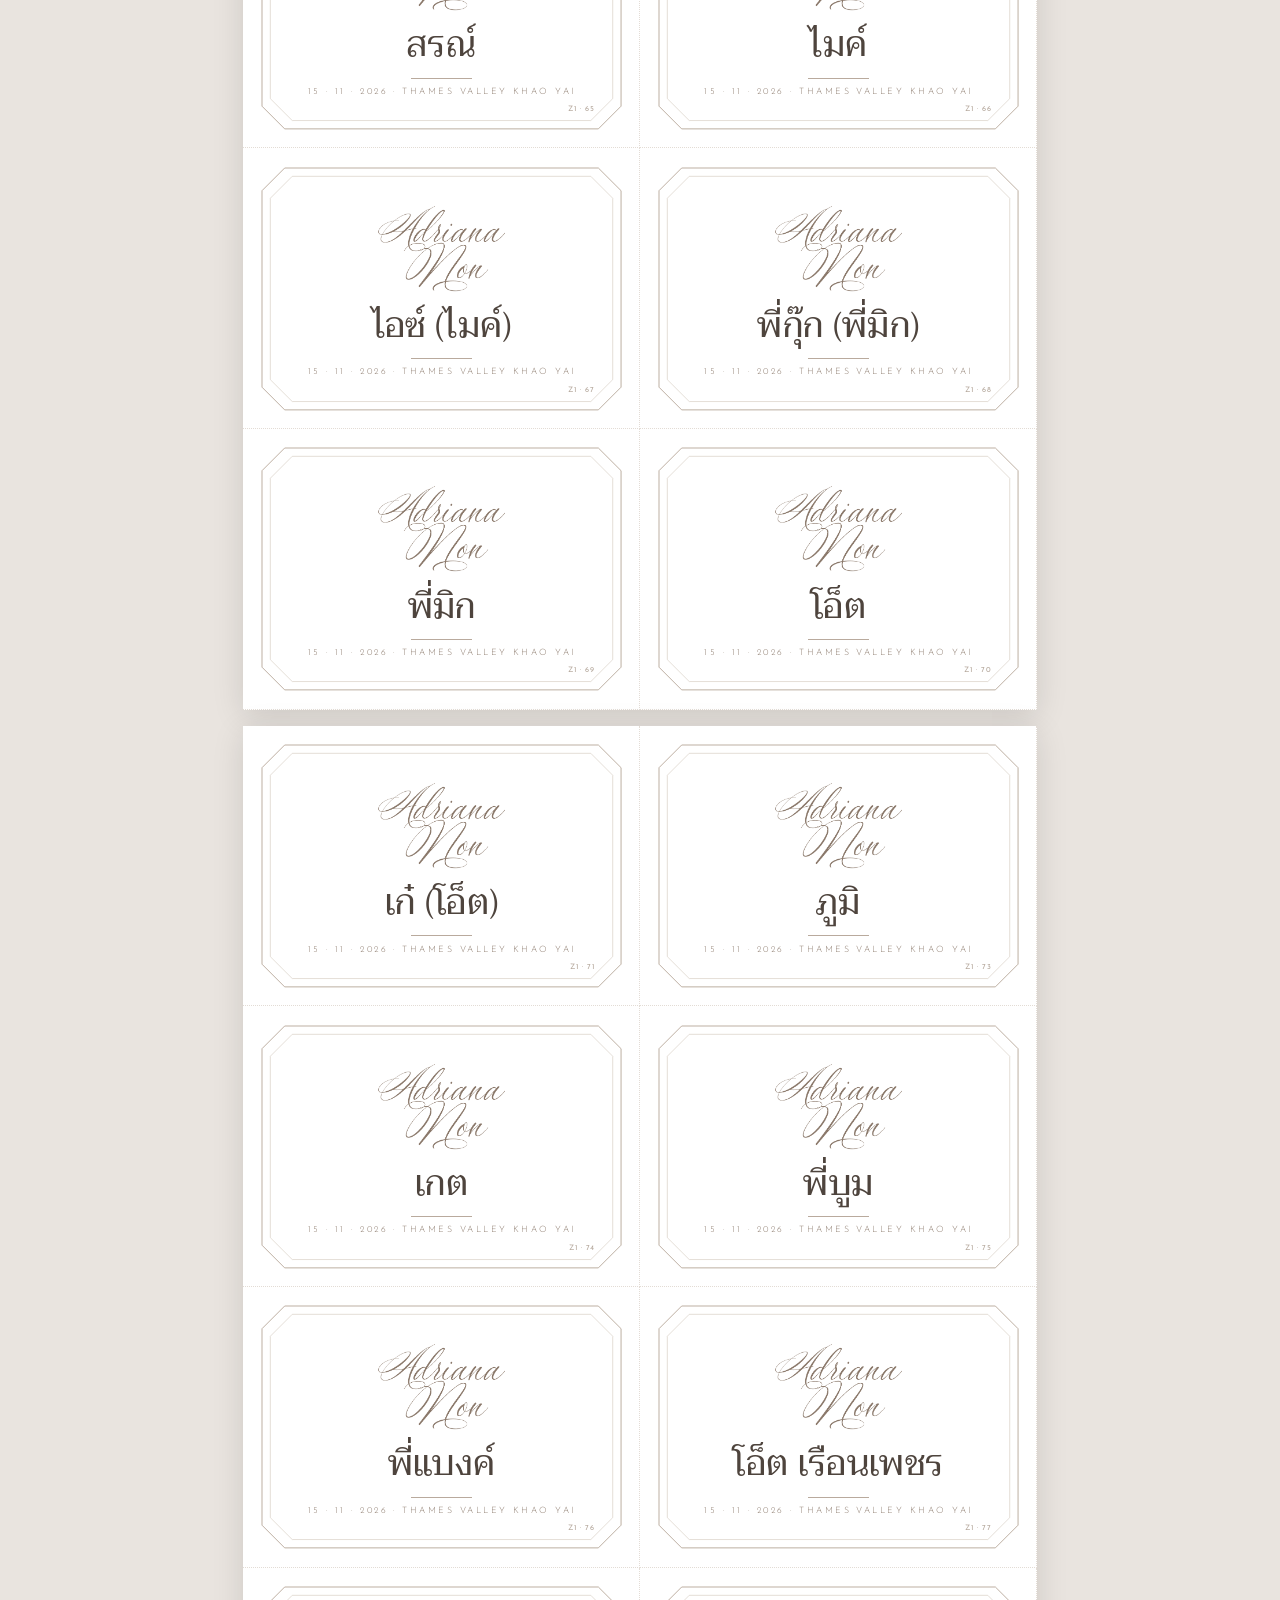
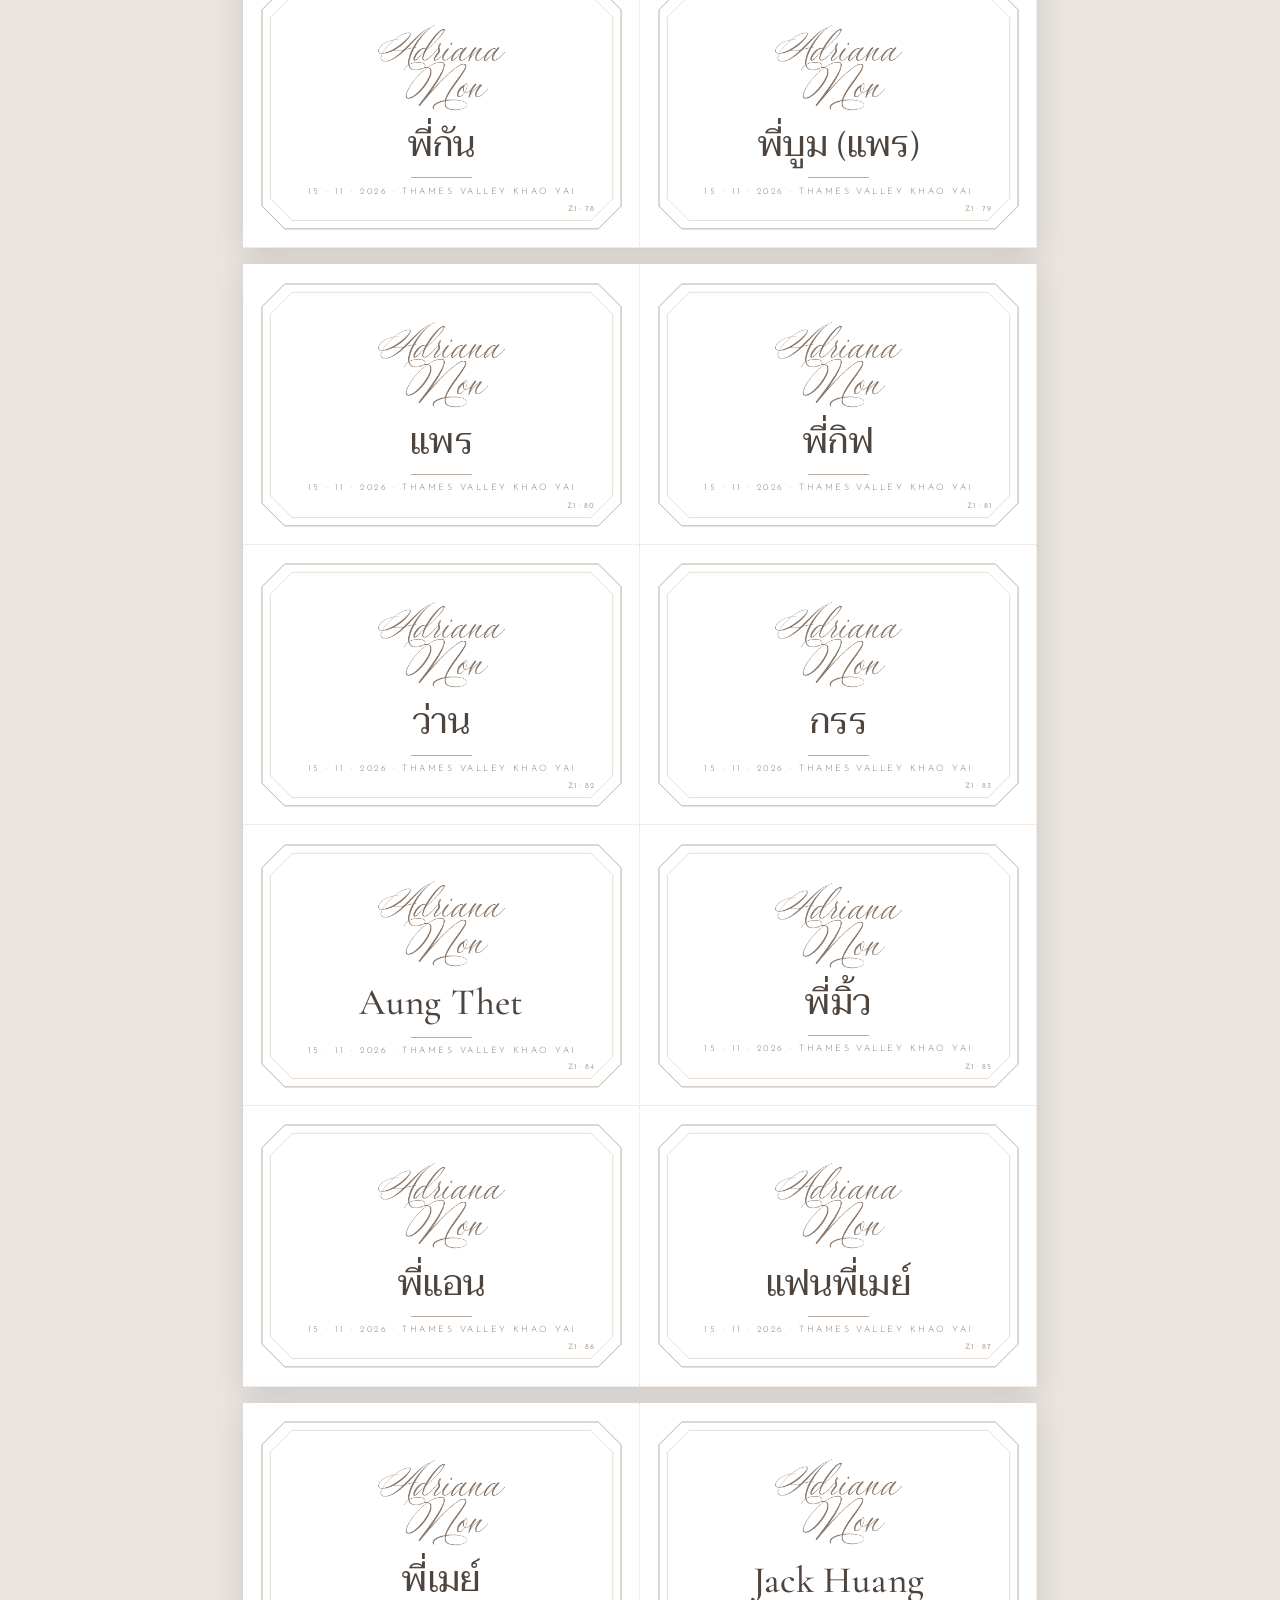
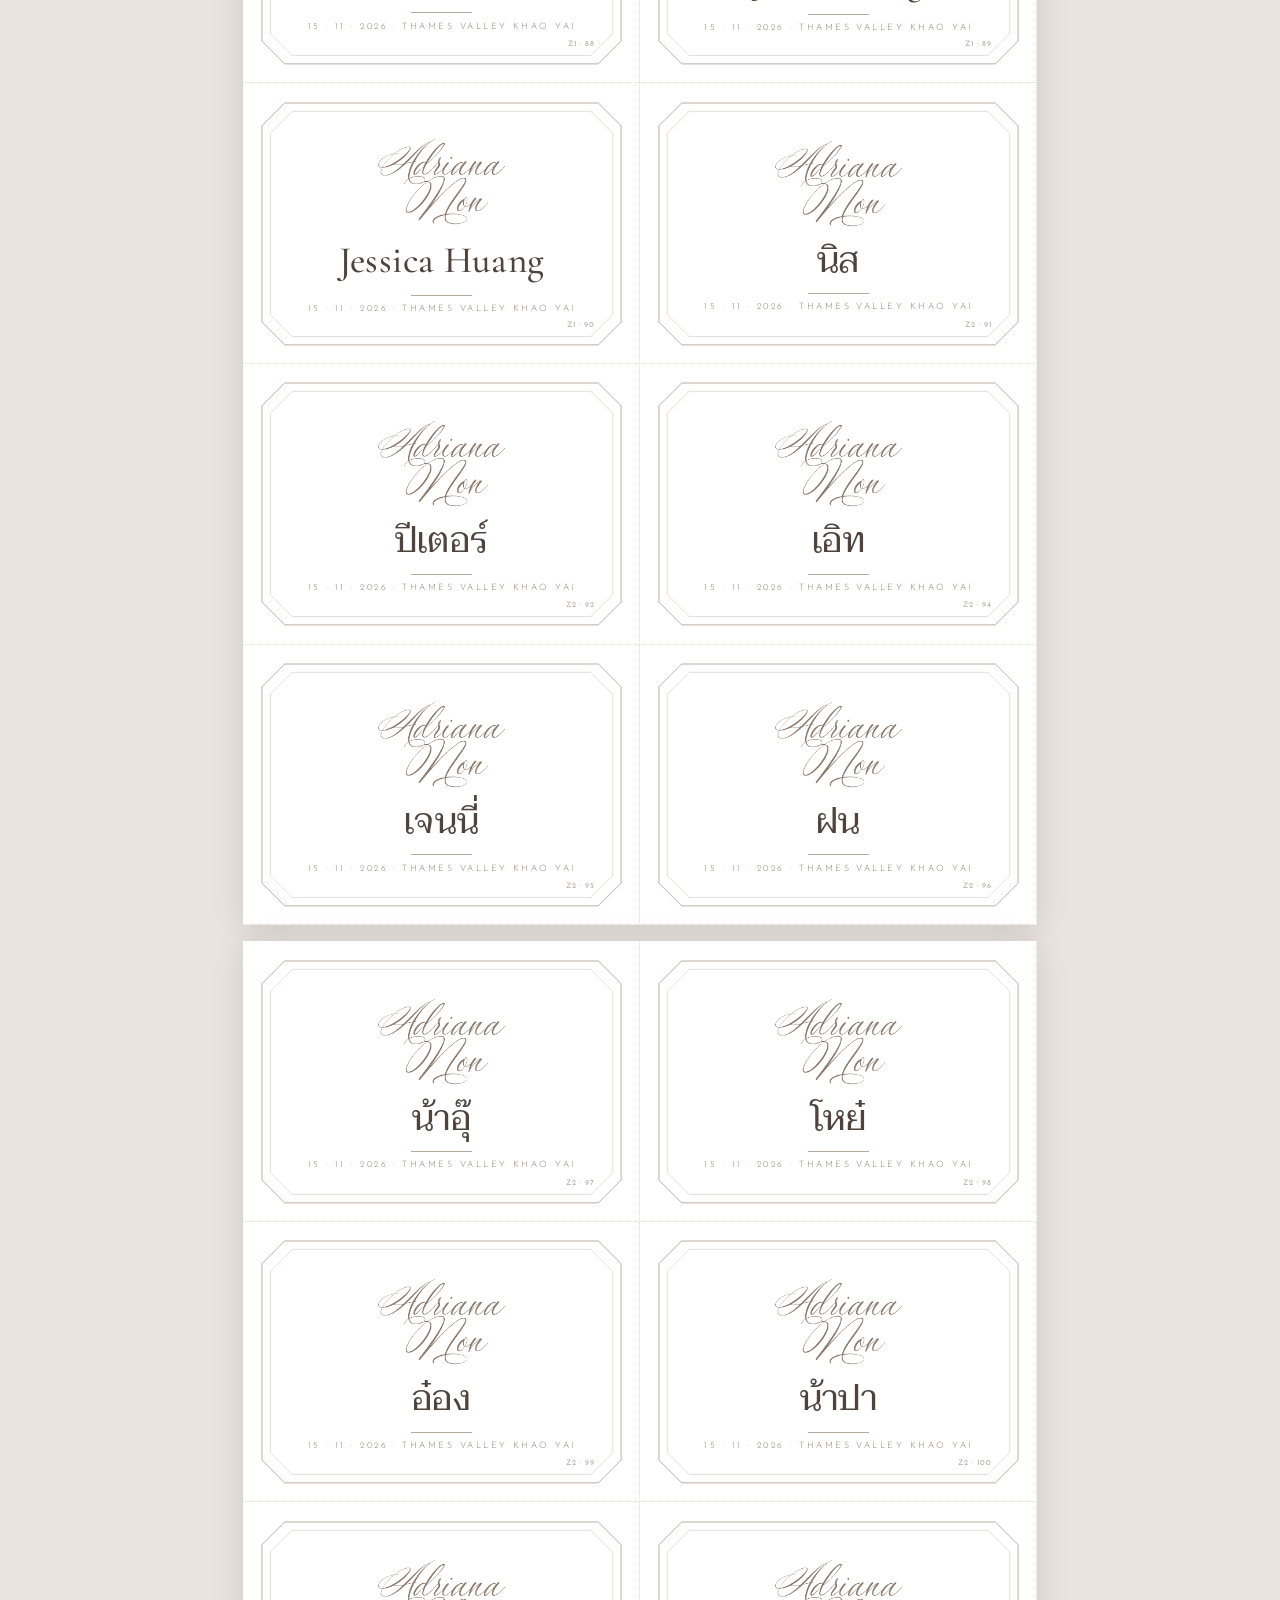
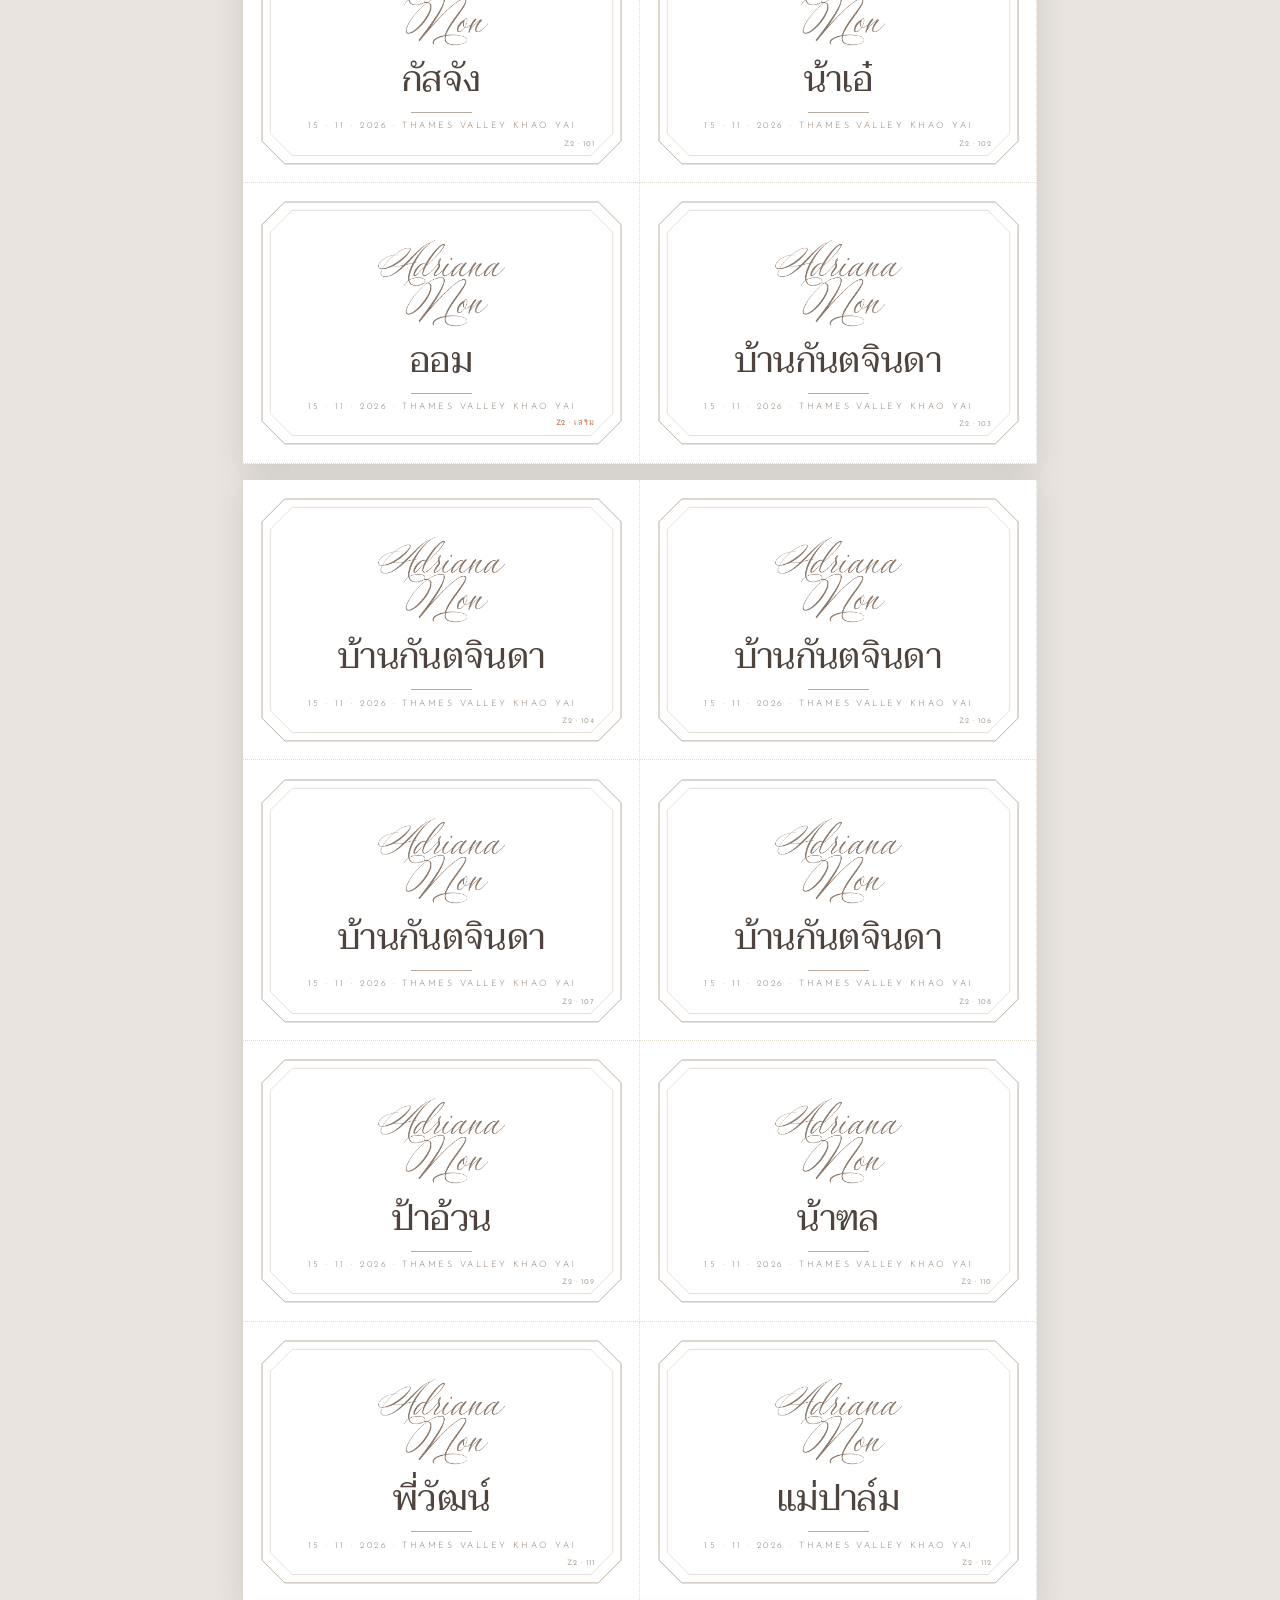
==== commit baa102eb: "Update guest list (14 Nov) and mark vegan guest Co-Authored-By: Claude Opus 5.5 <noreply@anthropic.c" ====
--- a/name-cards.html
+++ b/name-cards.html
@@ -30,6 +30,7 @@
 .rule{position:relative;width:16mm;height:.25mm;background:var(--line);margin-top:3mm}
 .meta{position:relative;margin-top:2.2mm;font-family:'Josefin Sans',sans-serif;font-weight:300;font-size:6.6pt;letter-spacing:.28em;color:var(--taupe);text-transform:uppercase}
 .seat{position:absolute;right:7mm;bottom:4.2mm;font-family:'Josefin Sans',sans-serif;font-size:5.6pt;letter-spacing:.12em;color:#B4A79B}
+.diet{position:absolute;left:7mm;bottom:3.8mm;font-family:'Josefin Sans',sans-serif;font-size:6pt;letter-spacing:.2em;text-transform:uppercase;color:#56683F;border:.2mm solid #A7B796;border-radius:3mm;padding:.4mm 2mm .2mm}
 .seat.x{color:#C0703F}
 </style>
 </head>
@@ -45,7 +46,7 @@
 const cards=[];
 D.guests.forEach(g=>{
   if(!g.table) return;
-  if(g.seats.length) g.seats.forEach(s=>cards.push({name:g.name,zone:T[g.table].zone,seat:s,key:s}));
+  if(g.seats.length) g.seats.forEach(s=>cards.push({name:g.name,zone:T[g.table].zone,seat:s,key:s,diet:g.diet}));
   else cards.push({name:g.name,zone:T[g.table].zone,seat:null,key:Math.max(...T[g.table].left,...T[g.table].right)+0.5,extra:true});
 });
 cards.sort((a,b)=>a.key-b.key);
@@ -60,6 +61,7 @@
     <div class="name${isThai(c.name)?' th':''}">${esc(c.name)}</div>
     <div class="rule"></div>
     <div class="meta">15 · 11 · 2026 · Thames Valley Khao Yai</div>
+    ${c.diet?`<div class="diet">${c.diet}</div>`:''}
     <div class="seat${c.extra?' x':''}">${c.extra?'Z'+c.zone+' · เสริม':'Z'+c.zone+' · '+c.seat}</div>
   </div></div>`).join('');
   pages.appendChild(pg);
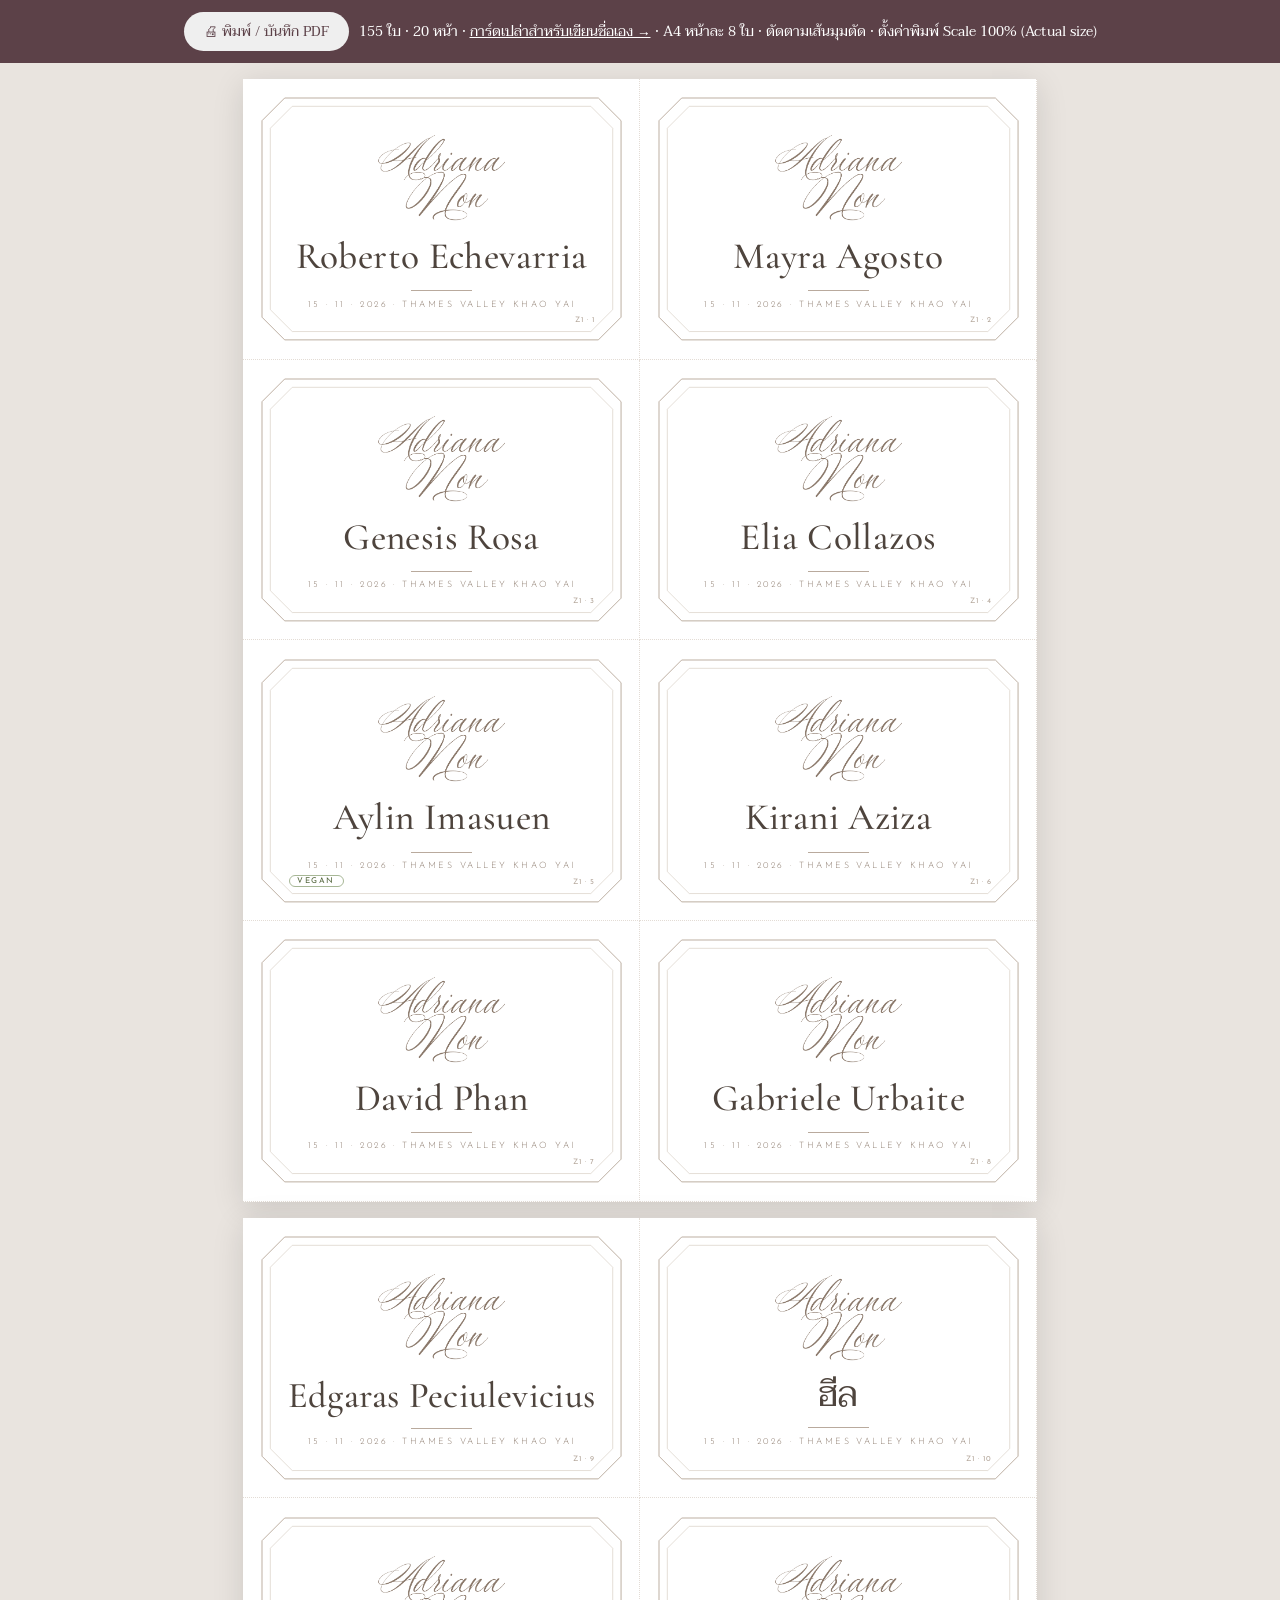
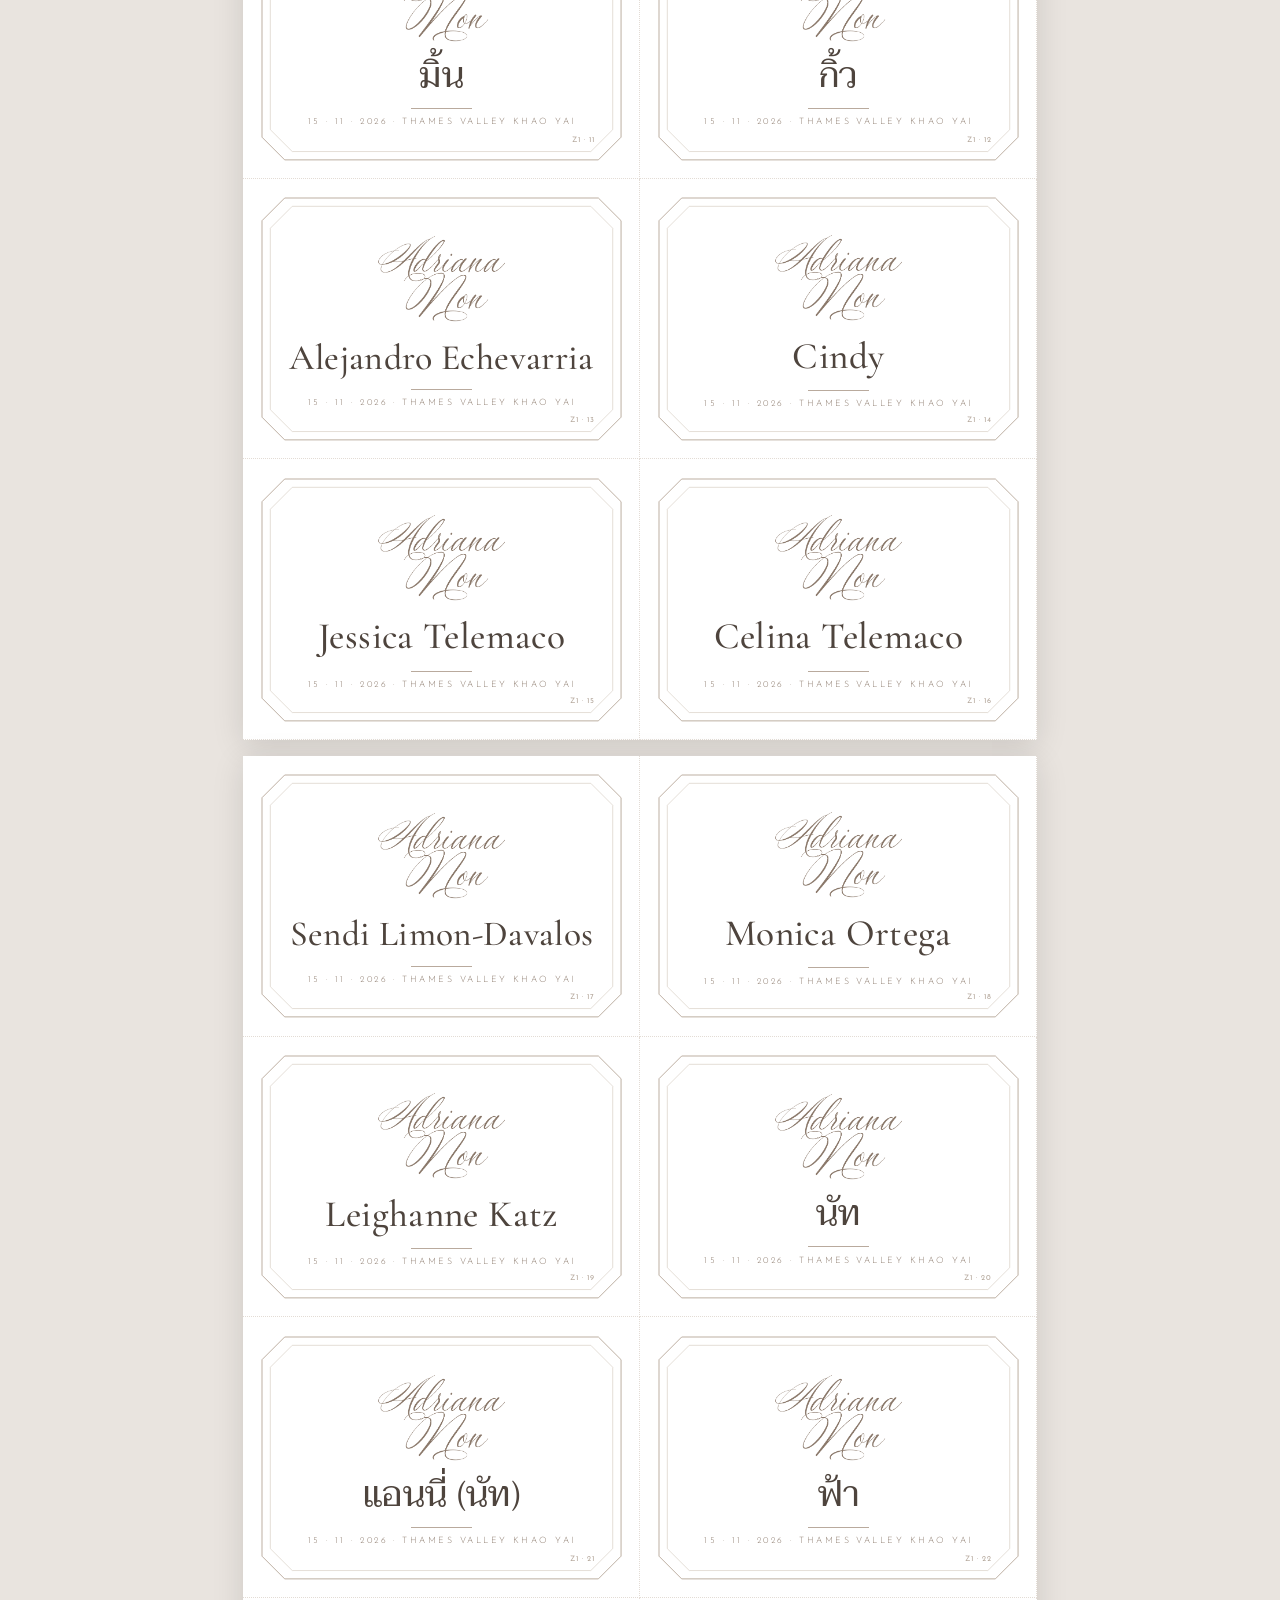
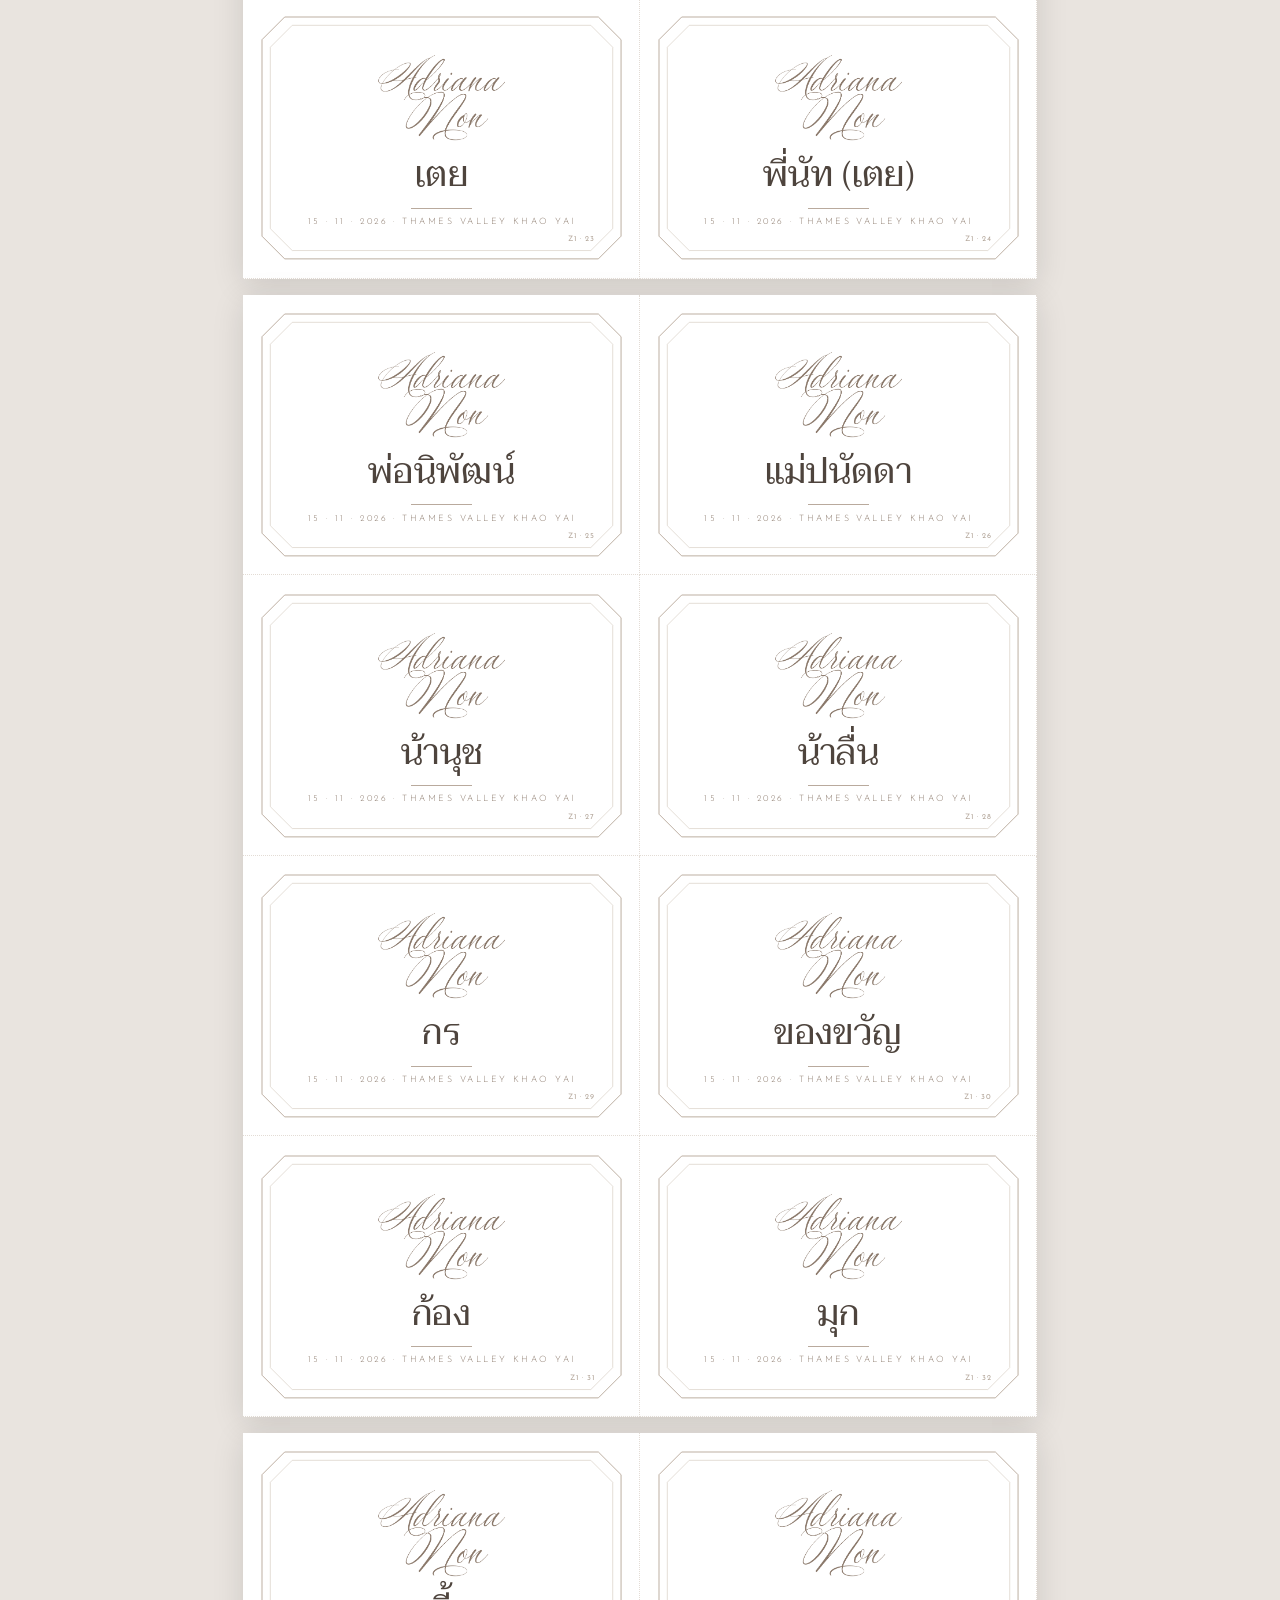
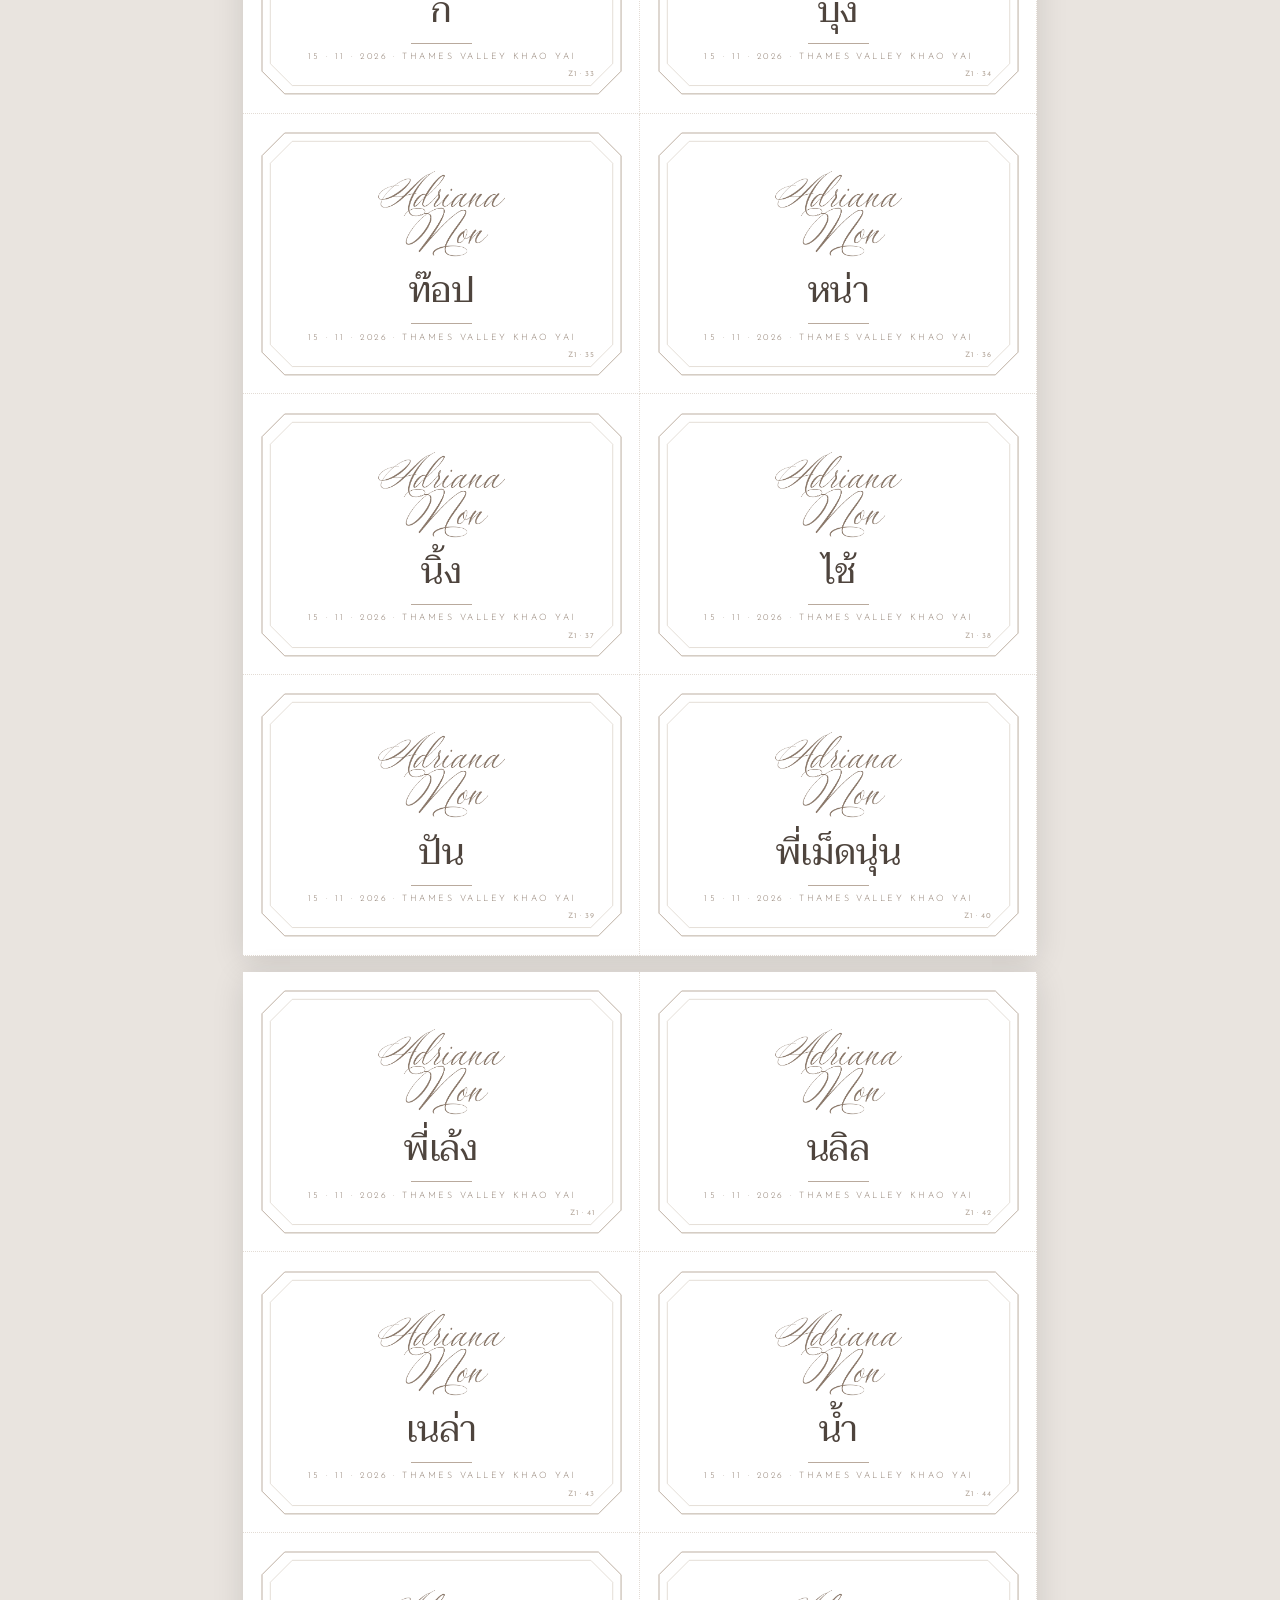
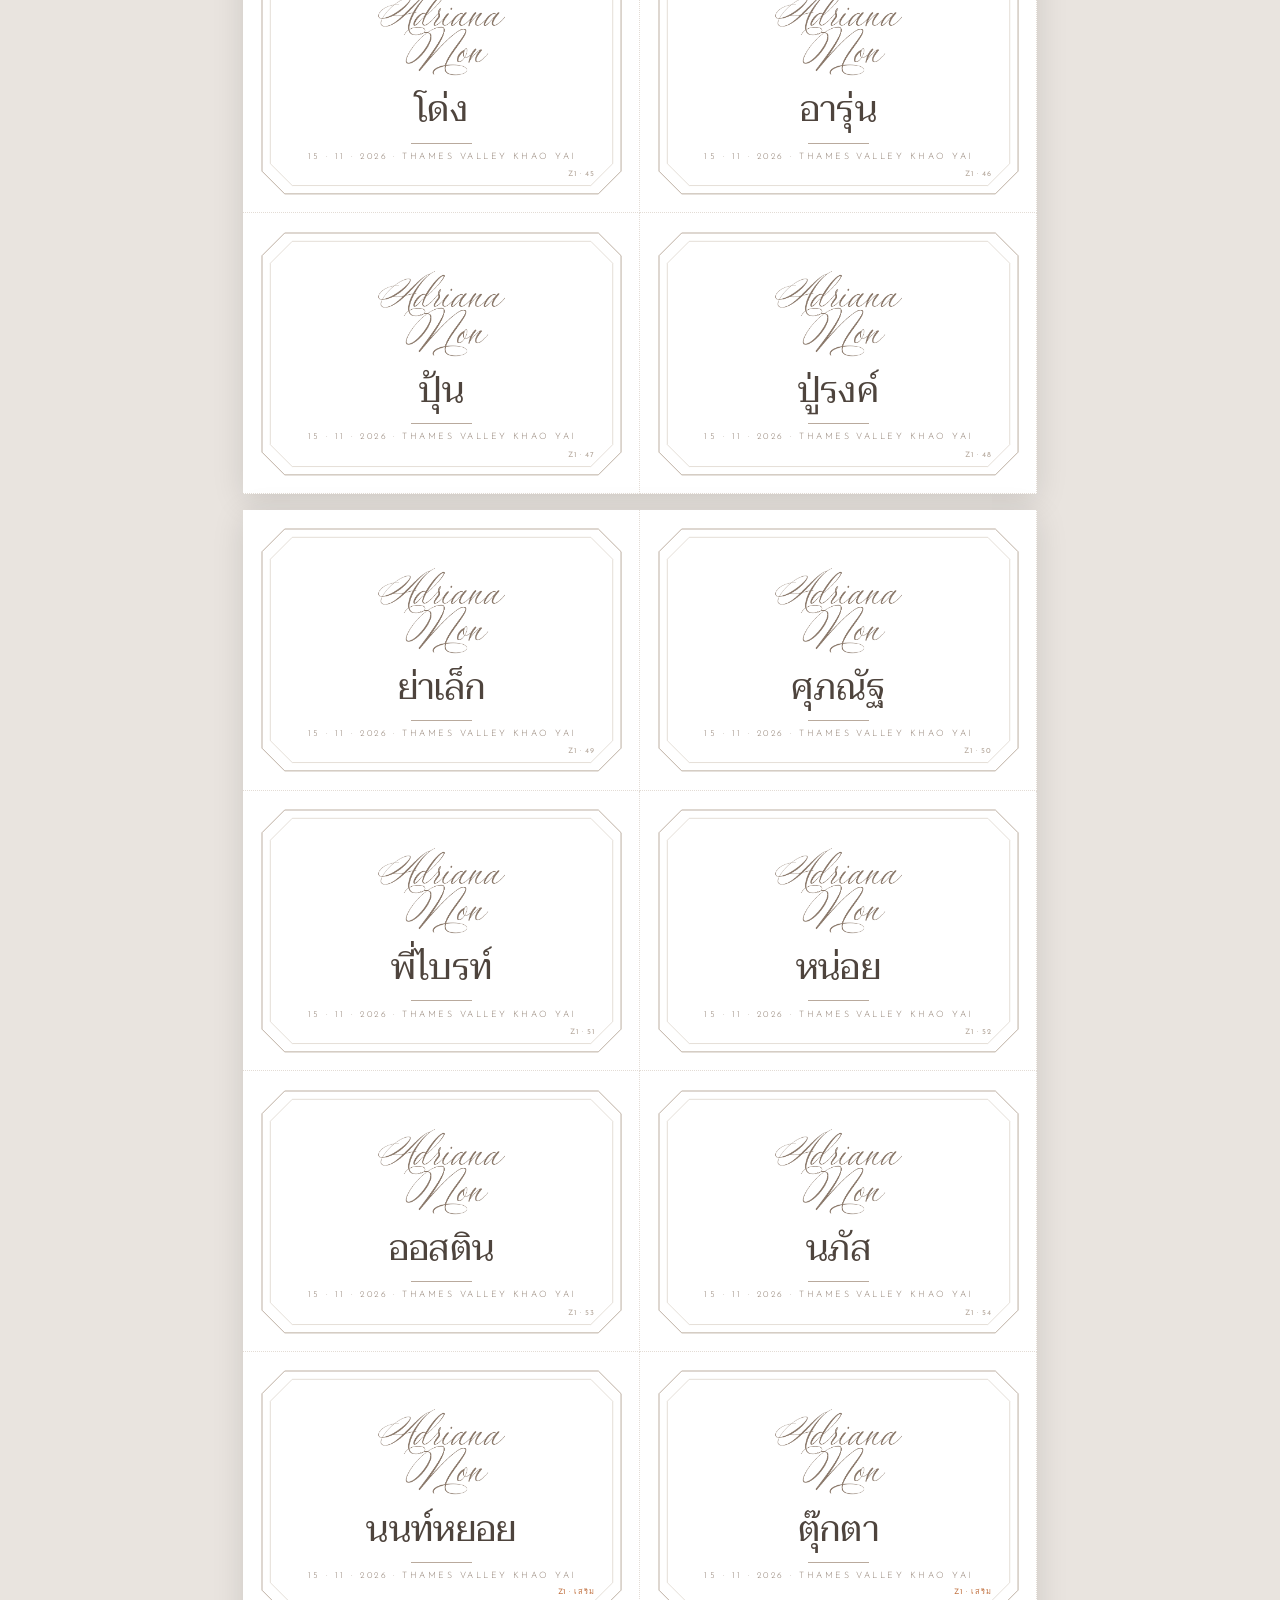
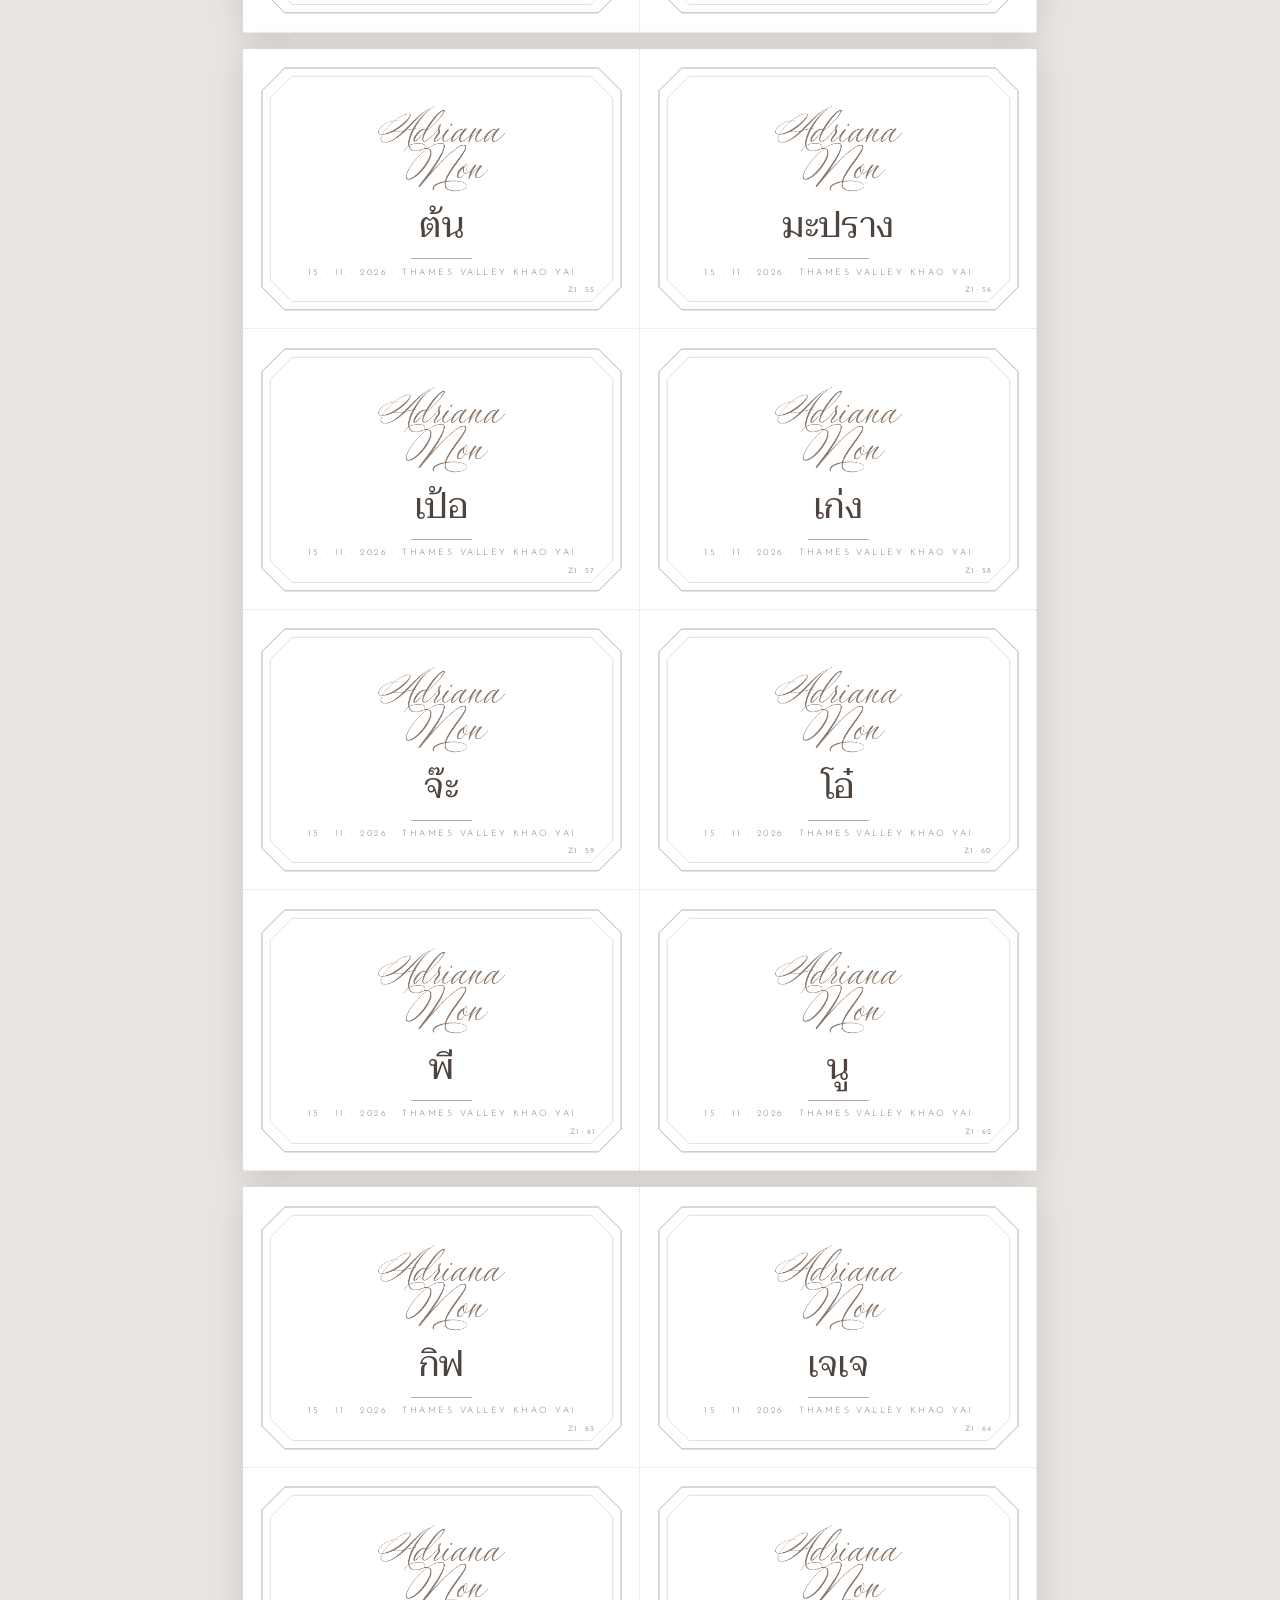
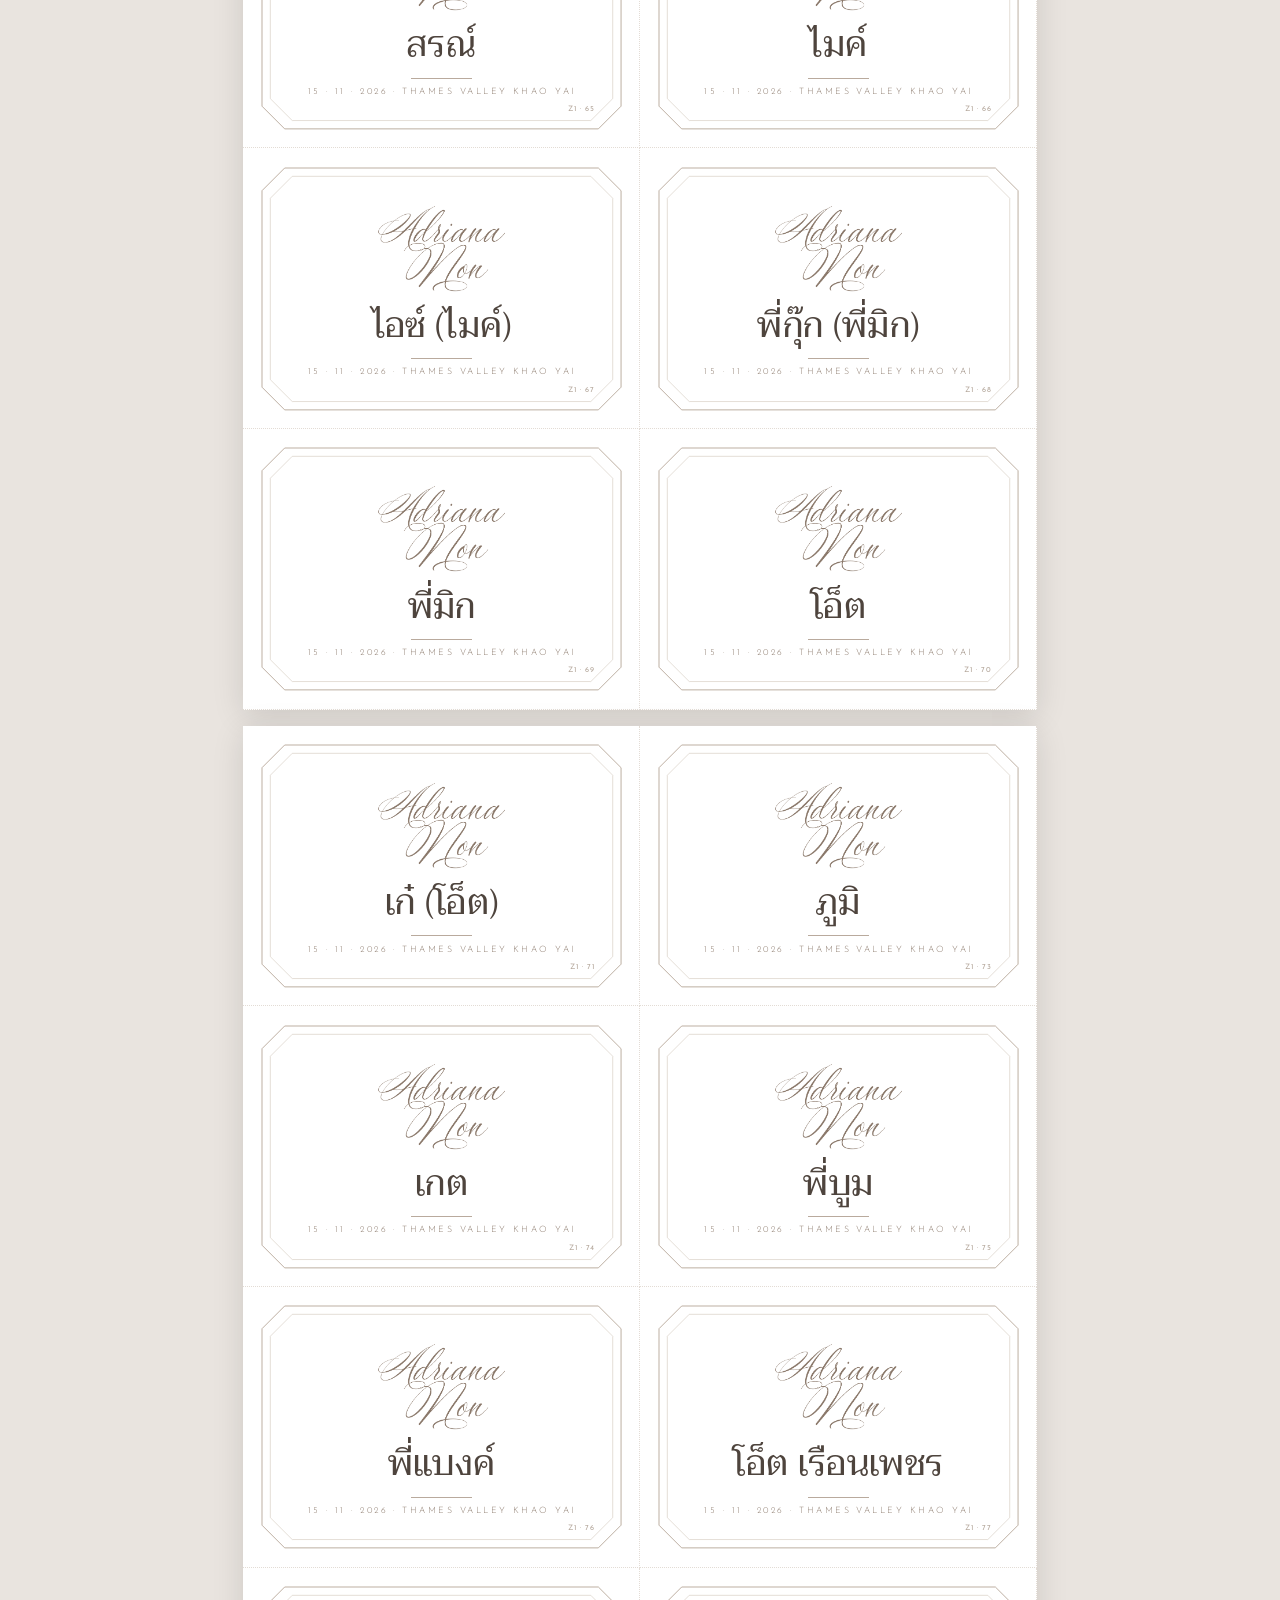
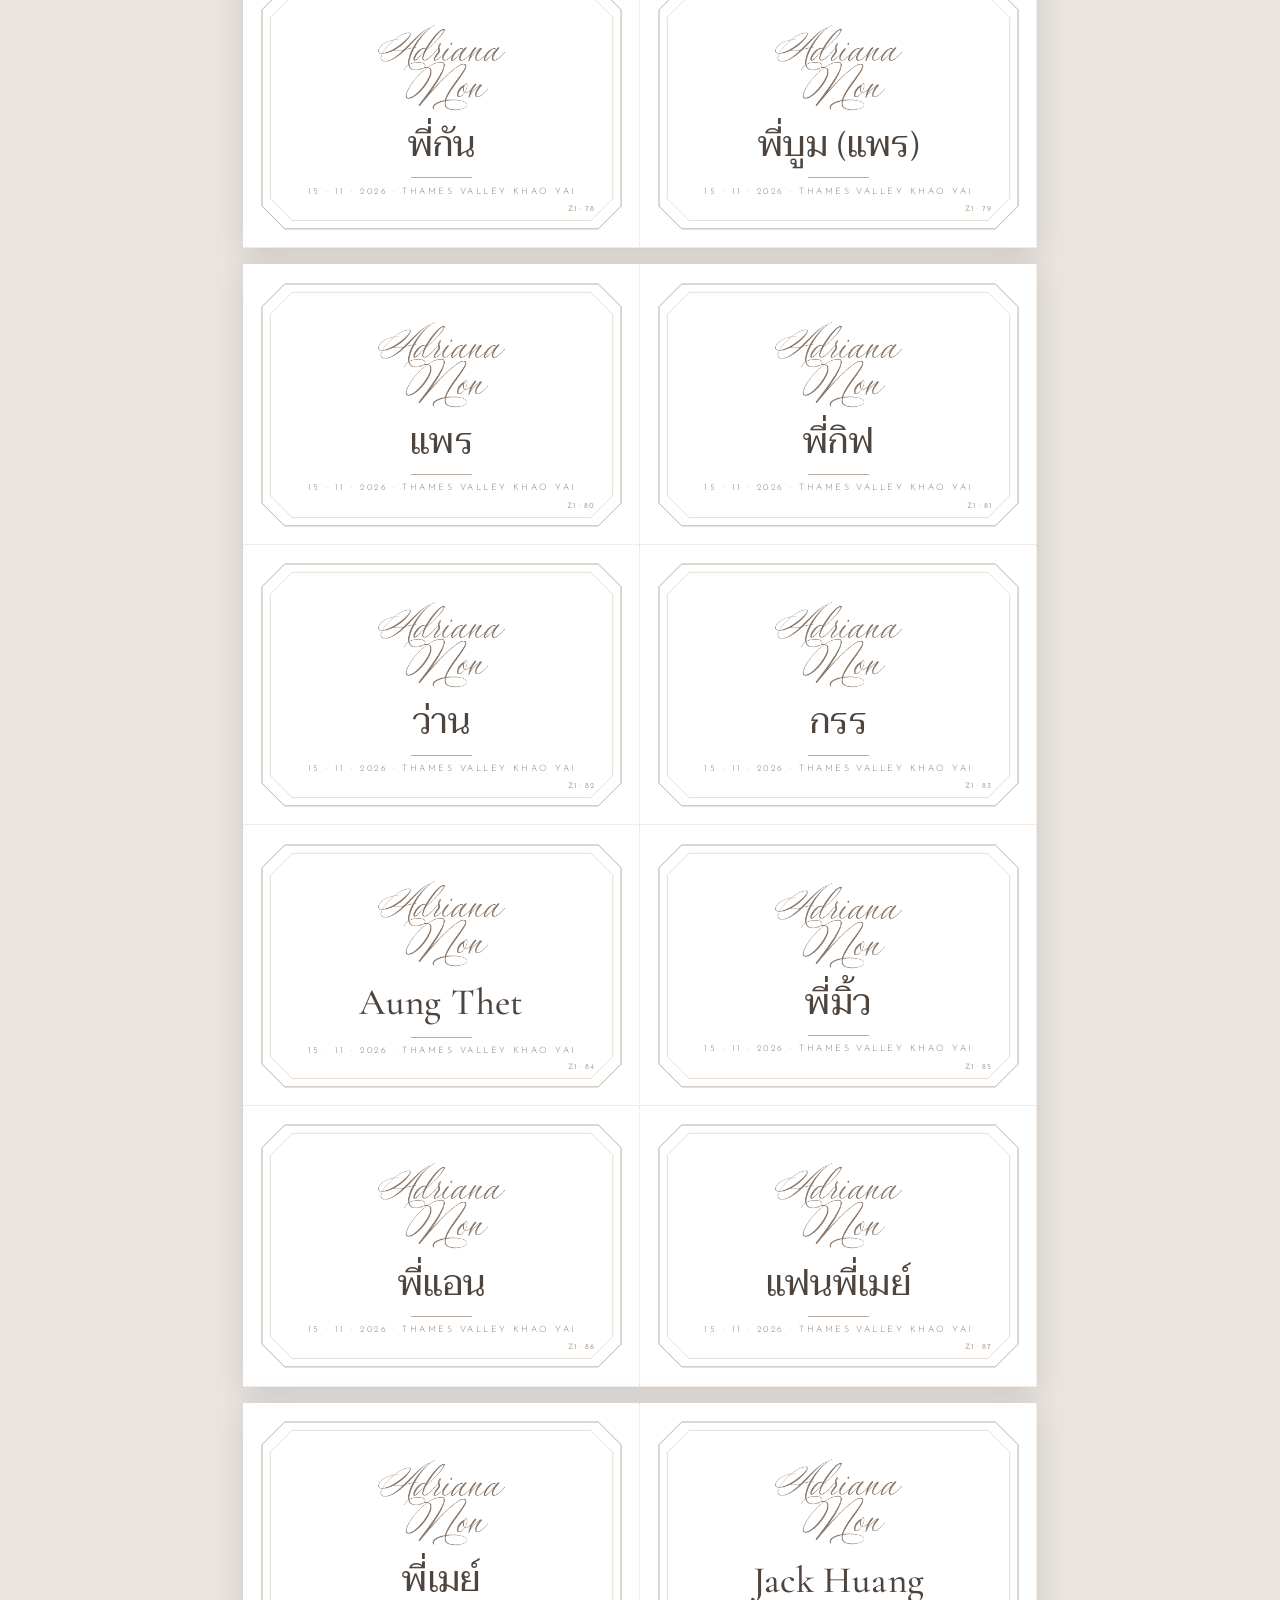
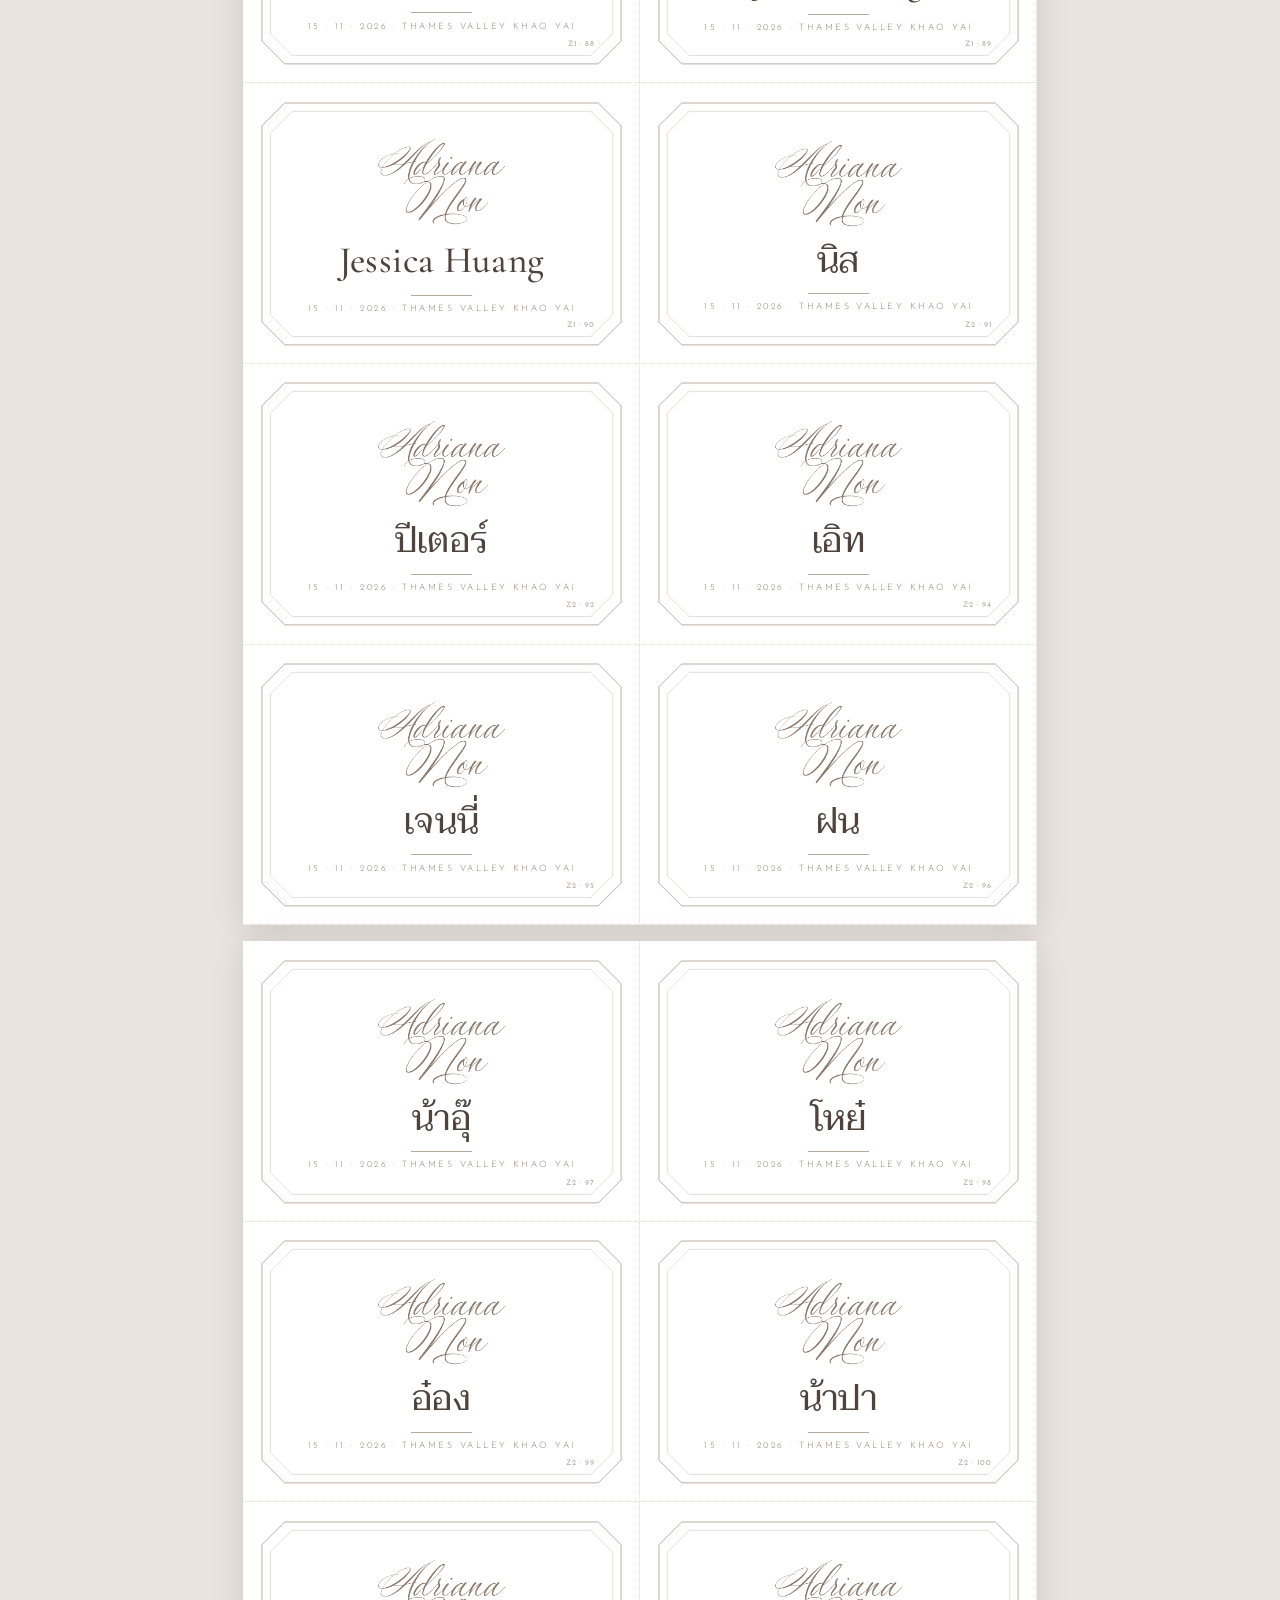
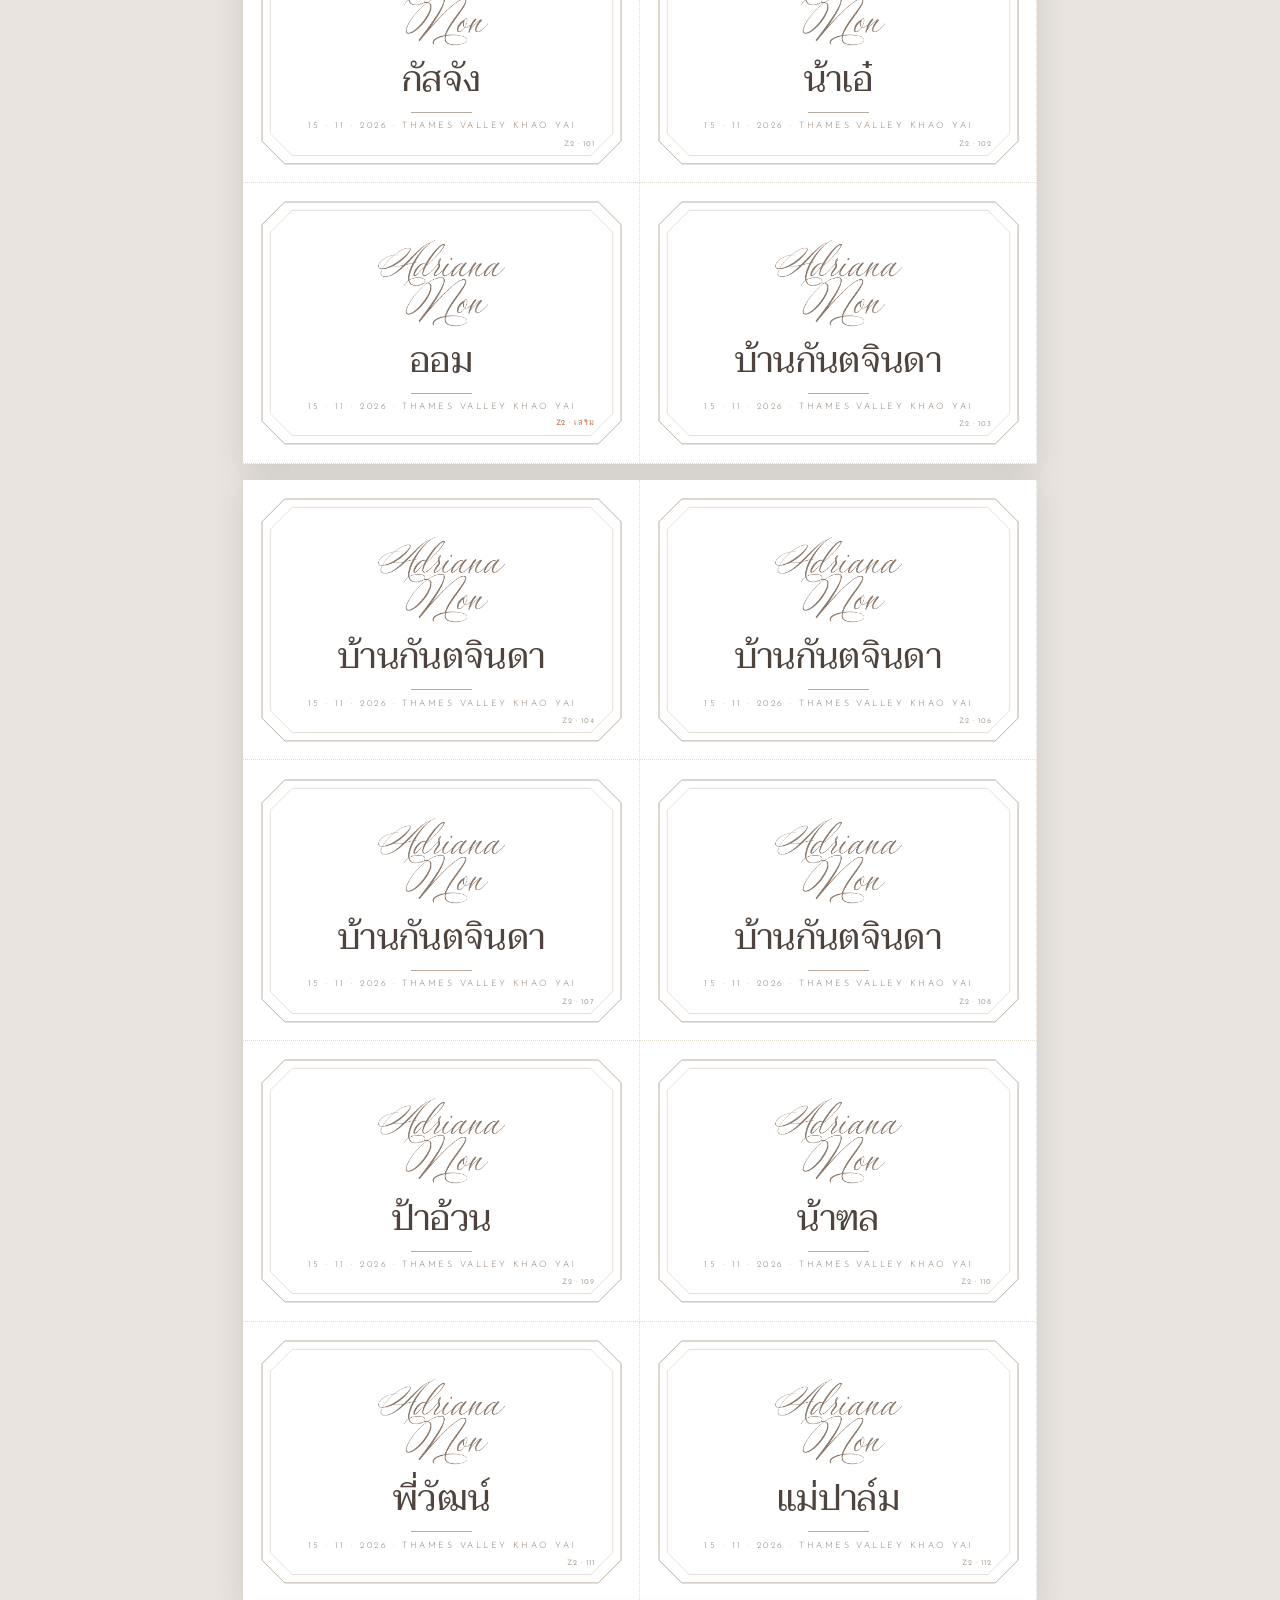
==== commit ffce243f: "Add blank name-card page for handwritten names Co-Authored-By: Claude Opus 5.5 <noreply@anthropic.co" ====
--- a/name-cards.html
+++ b/name-cards.html
@@ -31,6 +31,9 @@
 .meta{position:relative;margin-top:2.2mm;font-family:'Josefin Sans',sans-serif;font-weight:300;font-size:6.6pt;letter-spacing:.28em;color:var(--taupe);text-transform:uppercase}
 .seat{position:absolute;right:7mm;bottom:4.2mm;font-family:'Josefin Sans',sans-serif;font-size:5.6pt;letter-spacing:.12em;color:#B4A79B}
 .diet{position:absolute;left:7mm;bottom:3.8mm;font-family:'Josefin Sans',sans-serif;font-size:6pt;letter-spacing:.2em;text-transform:uppercase;color:#56683F;border:.2mm solid #A7B796;border-radius:3mm;padding:.4mm 2mm .2mm}
+.name.blank{width:62mm;height:14mm;border-bottom:.25mm dotted #CFC3B8;margin-top:3mm}
+.name.blank+.rule{display:none}
+.name.blank~.meta{margin-top:3.4mm}
 .seat.x{color:#C0703F}
 </style>
 </head>
@@ -50,7 +53,10 @@
   else cards.push({name:g.name,zone:T[g.table].zone,seat:null,key:Math.max(...T[g.table].left,...T[g.table].right)+0.5,extra:true});
 });
 cards.sort((a,b)=>a.key-b.key);
-document.getElementById('info').textContent=`${cards.length} ใบ · ${Math.ceil(cards.length/8)} หน้า`;
+/* ?blank → one page of 8 blank cards for writing names by hand on the day */
+const BLANK=new URLSearchParams(location.search).has('blank');
+if(BLANK){cards.length=0;for(let i=0;i<8;i++)cards.push({blank:true});}
+document.getElementById('info').innerHTML=BLANK?'การ์ดเปล่า 8 ใบ (เขียนชื่อเอง) · <a href="name-cards.html" style="color:#fff">กลับไปหน้าชื่อแขก</a>':`${cards.length} ใบ · ${Math.ceil(cards.length/8)} หน้า · <a href="?blank" style="color:#fff">การ์ดเปล่าสำหรับเขียนชื่อเอง →</a>`;
 const isThai=s=>/[฀-๿]/.test(s);
 const cut=`<svg class="cut" viewBox="0 0 95 64" preserveAspectRatio="none"><polygon class="o" points="6,0 89,0 95,6 95,58 89,64 6,64 0,58 0,6"/><polygon class="i" points="8,2.2 87,2.2 92.8,8 92.8,56 87,61.8 8,61.8 2.2,56 2.2,8"/></svg>`;
 const pages=document.getElementById('pages');
@@ -58,11 +64,11 @@
   const pg=document.createElement('section');pg.className='page';
   pg.innerHTML=cards.slice(i,i+8).map(c=>`<div class="cell"><div class="card">${cut}
     <img class="logo" src="img/couple-logo-taupe.png" alt="Adriana & Non">
-    <div class="name${isThai(c.name)?' th':''}">${esc(c.name)}</div>
+    ${c.blank?'<div class="name blank"></div>':`<div class="name${isThai(c.name)?' th':''}">${esc(c.name)}</div>`}
     <div class="rule"></div>
     <div class="meta">15 · 11 · 2026 · Thames Valley Khao Yai</div>
     ${c.diet?`<div class="diet">${c.diet}</div>`:''}
-    <div class="seat${c.extra?' x':''}">${c.extra?'Z'+c.zone+' · เสริม':'Z'+c.zone+' · '+c.seat}</div>
+    ${c.blank?'':`<div class="seat${c.extra?' x':''}">${c.extra?'Z'+c.zone+' · เสริม':'Z'+c.zone+' · '+c.seat}</div>`}
   </div></div>`).join('');
   pages.appendChild(pg);
 }
